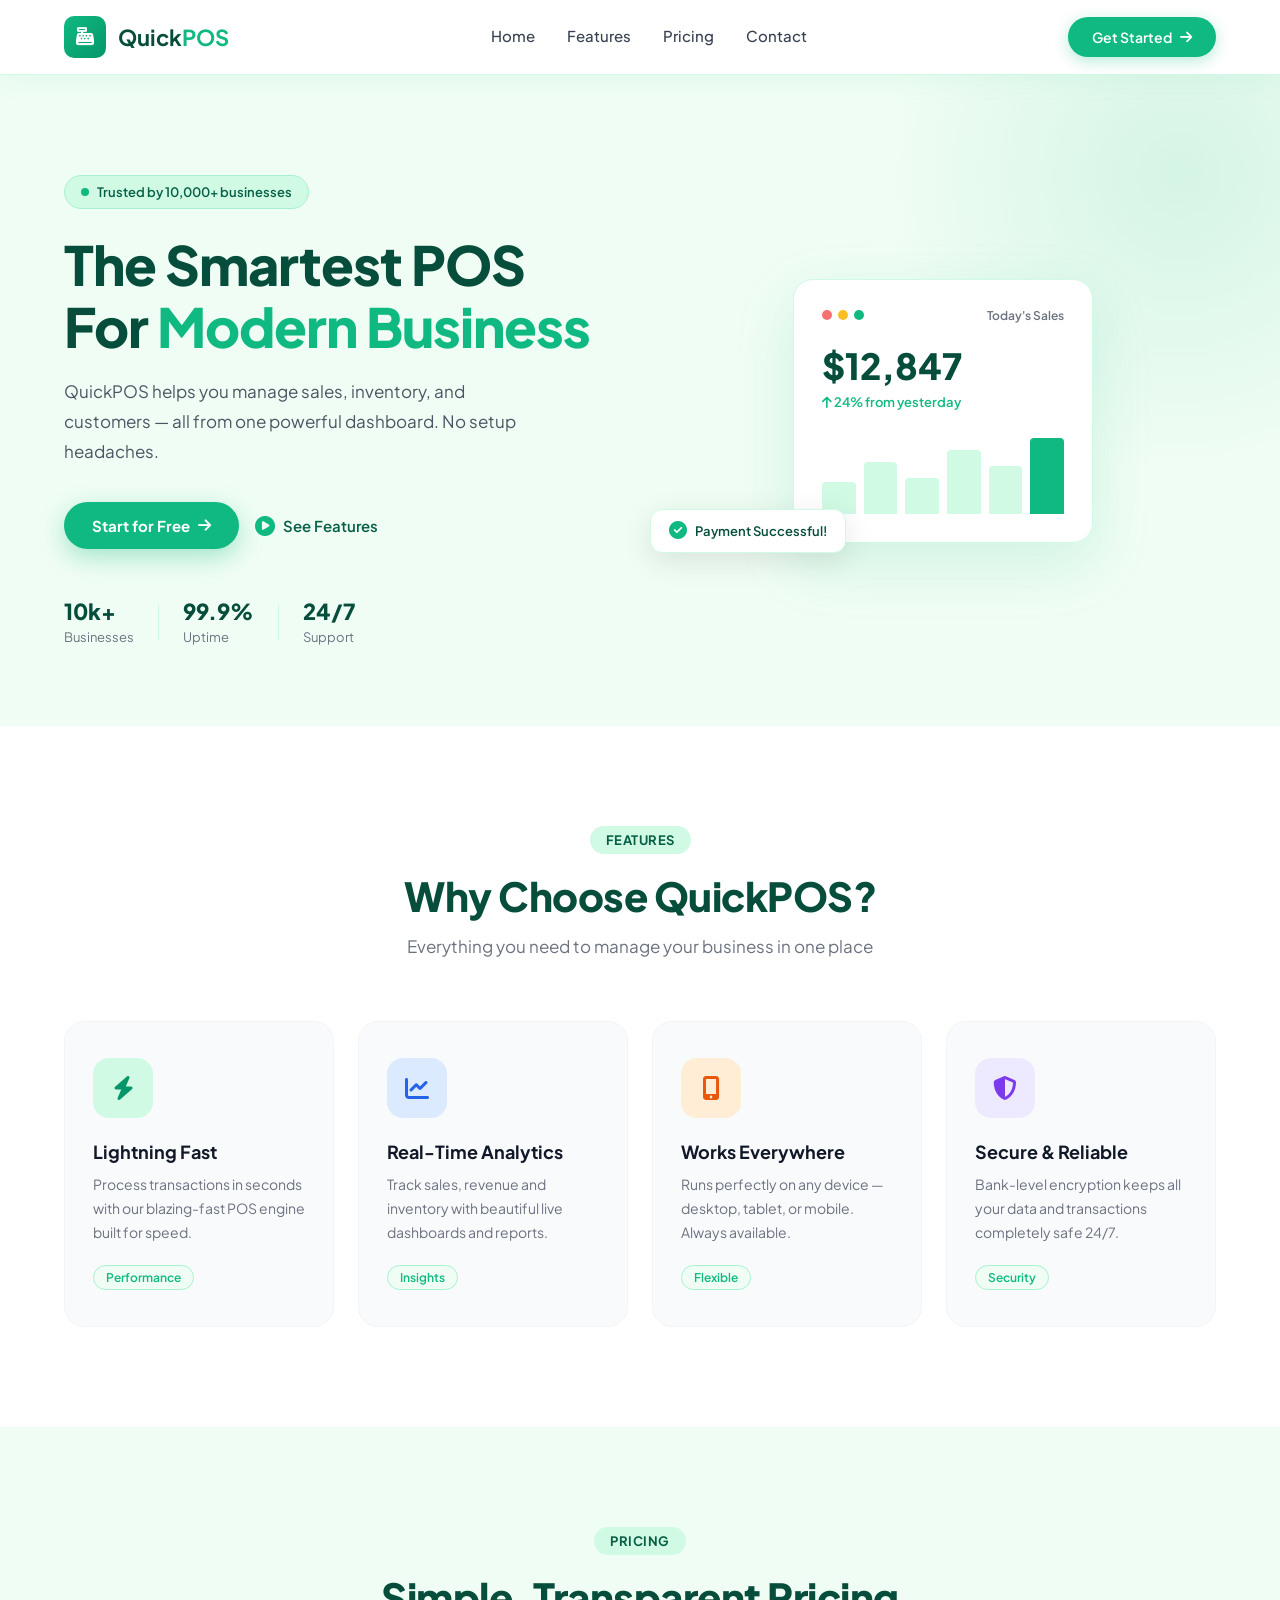
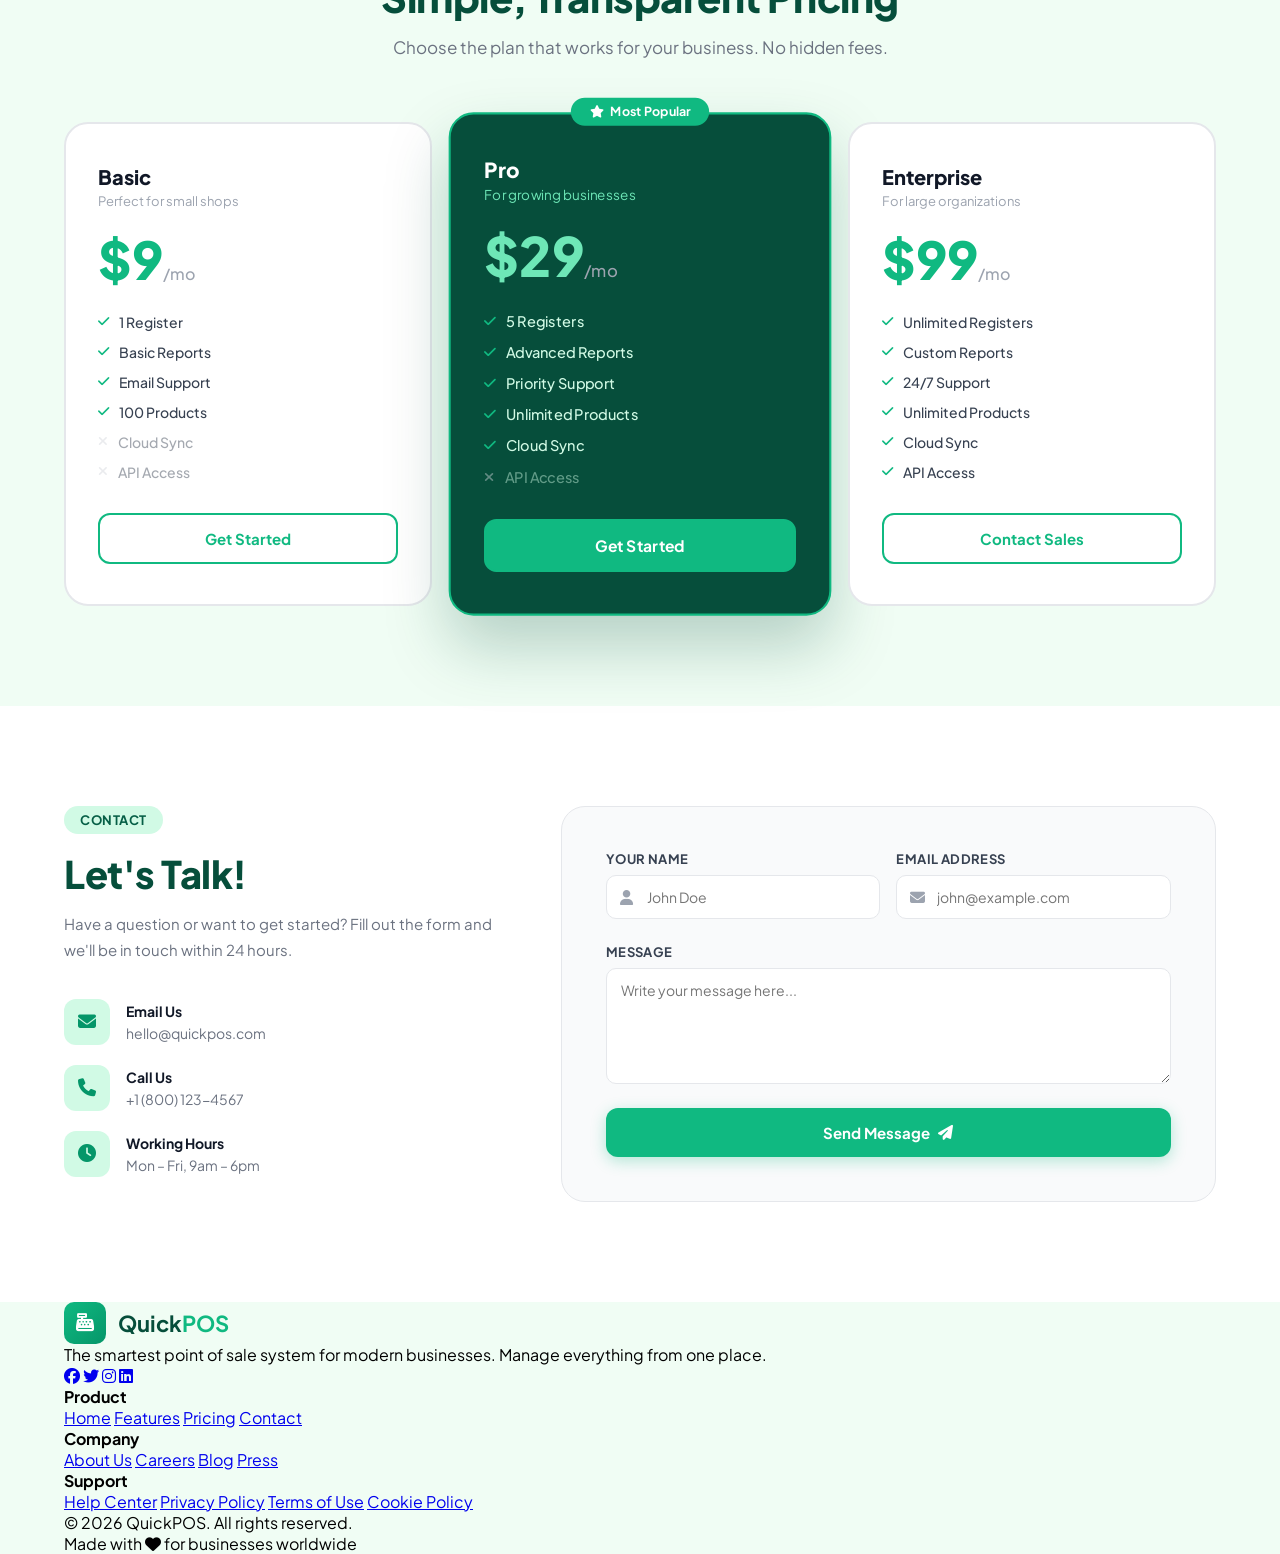
==== index.html @ 25a74f17 "[SFPQ-19],[SFPQ-20] Footer" ====
<!DOCTYPE html>
<html lang="en">
<head>
    <meta charset="UTF-8">
    <meta name="viewport" content="width=device-width, initial-scale=1.0">
    <title>QuickPOS – Header</title>
    <link rel="stylesheet" href="style.css">
    <link rel="stylesheet" href="https://cdnjs.cloudflare.com/ajax/libs/font-awesome/6.4.0/css/all.min.css">
    <link href="https://fonts.googleapis.com/css2?family=Plus+Jakarta+Sans:wght@400;500;600;700;800&display=swap" rel="stylesheet">
</head>
<body>

<header class="header">
    <div class="container">
        <div class="header-inner">

            <a href="index.html" class="logo">
                <div class="logo-icon">
                    <i class="fas fa-cash-register"></i>
                </div>
                <span>Quick<strong>POS</strong></span>
            </a>

            <nav class="navbar">
                <a href="#hero">Home</a>
                <a href="#features">Features</a>
                <a href="#pricing">Pricing</a>
                <a href="#contact">Contact</a>
            </nav>

            <a href="#contact" class="btn-signup">
                Get Started <i class="fas fa-arrow-right"></i>
            </a>

        </div>
    </div>
</header>

<section class="hero" id="hero">
    <div class="hero-bg-shape"></div>
    <div class="container">
        <div class="hero-inner">

            <div class="hero-content">
                <div class="hero-badge">
                    <span class="badge-dot"></span>
                    Trusted by 10,000+ businesses
                </div>
                <h1>The Smartest POS<br>For <span>Modern Business</span></h1>
                <p>QuickPOS helps you manage sales, inventory, and customers — all from one powerful dashboard. No setup headaches.</p>
                <div class="hero-actions">
                    <a href="#contact" class="btn-primary">
                        Start for Free <i class="fas fa-arrow-right"></i>
                    </a>
                    <a href="#features" class="btn-ghost">
                        <i class="fas fa-play-circle"></i> See Features
                    </a>
                </div>
                <div class="hero-stats">
                    <div class="stat">
                        <strong>10k+</strong>
                        <span>Businesses</span>
                    </div>
                    <div class="stat-divider"></div>
                    <div class="stat">
                        <strong>99.9%</strong>
                        <span>Uptime</span>
                    </div>
                    <div class="stat-divider"></div>
                    <div class="stat">
                        <strong>24/7</strong>
                        <span>Support</span>
                    </div>
                </div>
            </div>

            <div class="hero-visual">
                <div class="hero-card">
                    <div class="card-header">
                        <span class="card-dot red"></span>
                        <span class="card-dot yellow"></span>
                        <span class="card-dot green"></span>
                        <span class="card-label">Today's Sales</span>
                    </div>
                    <div class="card-amount">$12,847</div>
                    <div class="card-change">
                        <i class="fas fa-arrow-up"></i> 24% from yesterday
                    </div>
                    <div class="card-bars">
                        <div class="bar" style="height:40%"></div>
                        <div class="bar" style="height:65%"></div>
                        <div class="bar" style="height:45%"></div>
                        <div class="bar" style="height:80%"></div>
                        <div class="bar" style="height:60%"></div>
                        <div class="bar active" style="height:95%"></div>
                    </div>
                </div>
                <div class="hero-float-card">
                    <i class="fas fa-check-circle"></i>
                    Payment Successful!
                </div>
            </div>

        </div>
    </div>
</section>

<section class="features" id="features">
    <div class="container">

        <div class="section-header">
            <span class="section-tag">Features</span>
            <h2>Why Choose QuickPOS?</h2>
            <p>Everything you need to manage your business in one place</p>
        </div>

        <div class="features-grid">

            <div class="feature-card">
                <div class="feature-icon green">
                    <i class="fas fa-bolt"></i>
                </div>
                <h3>Lightning Fast</h3>
                <p>Process transactions in seconds with our blazing-fast POS engine built for speed.</p>
                <span class="feature-tag">Performance</span>
            </div>

            <div class="feature-card">
                <div class="feature-icon blue">
                    <i class="fas fa-chart-line"></i>
                </div>
                <h3>Real-Time Analytics</h3>
                <p>Track sales, revenue and inventory with beautiful live dashboards and reports.</p>
                <span class="feature-tag">Insights</span>
            </div>

            <div class="feature-card">
                <div class="feature-icon orange">
                    <i class="fas fa-mobile-alt"></i>
                </div>
                <h3>Works Everywhere</h3>
                <p>Runs perfectly on any device — desktop, tablet, or mobile. Always available.</p>
                <span class="feature-tag">Flexible</span>
            </div>

            <div class="feature-card">
                <div class="feature-icon purple">
                    <i class="fas fa-shield-alt"></i>
                </div>
                <h3>Secure & Reliable</h3>
                <p>Bank-level encryption keeps all your data and transactions completely safe 24/7.</p>
                <span class="feature-tag">Security</span>
            </div>

        </div>
    </div>
</section>

<section class="pricing" id="pricing">
    <div class="container">

        <div class="section-header">
            <span class="section-tag">Pricing</span>
            <h2>Simple, Transparent Pricing</h2>
            <p>Choose the plan that works for your business. No hidden fees.</p>
        </div>

        <div class="pricing-grid">

            <!-- Basic -->
            <div class="pricing-card">
                <div class="plan-name">Basic</div>
                <div class="plan-desc">Perfect for small shops</div>
                <div class="price">$9<span>/mo</span></div>
                <ul class="plan-features">
                    <li><i class="fas fa-check"></i> 1 Register</li>
                    <li><i class="fas fa-check"></i> Basic Reports</li>
                    <li><i class="fas fa-check"></i> Email Support</li>
                    <li><i class="fas fa-check"></i> 100 Products</li>
                    <li class="disabled"><i class="fas fa-times"></i> Cloud Sync</li>
                    <li class="disabled"><i class="fas fa-times"></i> API Access</li>
                </ul>
                <a href="#contact" class="btn-plan outline">Get Started</a>
            </div>

            <!-- Pro -->
            <div class="pricing-card popular">
                <div class="popular-badge">
                    <i class="fas fa-star"></i> Most Popular
                </div>
                <div class="plan-name">Pro</div>
                <div class="plan-desc">For growing businesses</div>
                <div class="price">$29<span>/mo</span></div>
                <ul class="plan-features">
                    <li><i class="fas fa-check"></i> 5 Registers</li>
                    <li><i class="fas fa-check"></i> Advanced Reports</li>
                    <li><i class="fas fa-check"></i> Priority Support</li>
                    <li><i class="fas fa-check"></i> Unlimited Products</li>
                    <li><i class="fas fa-check"></i> Cloud Sync</li>
                    <li class="disabled"><i class="fas fa-times"></i> API Access</li>
                </ul>
                <a href="#contact" class="btn-plan filled">Get Started</a>
            </div>

            <!-- Enterprise -->
            <div class="pricing-card">
                <div class="plan-name">Enterprise</div>
                <div class="plan-desc">For large organizations</div>
                <div class="price">$99<span>/mo</span></div>
                <ul class="plan-features">
                    <li><i class="fas fa-check"></i> Unlimited Registers</li>
                    <li><i class="fas fa-check"></i> Custom Reports</li>
                    <li><i class="fas fa-check"></i> 24/7 Support</li>
                    <li><i class="fas fa-check"></i> Unlimited Products</li>
                    <li><i class="fas fa-check"></i> Cloud Sync</li>
                    <li><i class="fas fa-check"></i> API Access</li>
                </ul>
                <a href="#contact" class="btn-plan outline">Contact Sales</a>
            </div>

        </div>
    </div>
</section>

<section class="contact" id="contact">
    <div class="container">
        <div class="contact-wrapper">

            <!-- LEFT INFO -->
            <div class="contact-info">
                <span class="section-tag">Contact</span>
                <h2>Let's Talk!</h2>
                <p>Have a question or want to get started? Fill out the form and we'll be in touch within 24 hours.</p>
                <div class="info-items">
                    <div class="info-item">
                        <div class="info-icon"><i class="fas fa-envelope"></i></div>
                        <div>
                            <strong>Email Us</strong>
                            <span>hello@quickpos.com</span>
                        </div>
                    </div>
                    <div class="info-item">
                        <div class="info-icon"><i class="fas fa-phone"></i></div>
                        <div>
                            <strong>Call Us</strong>
                            <span>+1 (800) 123-4567</span>
                        </div>
                    </div>
                    <div class="info-item">
                        <div class="info-icon"><i class="fas fa-clock"></i></div>
                        <div>
                            <strong>Working Hours</strong>
                            <span>Mon – Fri, 9am – 6pm</span>
                        </div>
                    </div>
                </div>
            </div>

            <!-- RIGHT FORM -->
            <div class="contact-form-box">
                <div class="success-box" id="successBox">
                    <i class="fas fa-check-circle"></i>
                    <h3>Message Sent!</h3>
                    <p>We'll get back to you within 24 hours.</p>
                </div>

                <form id="contactForm">
                    <div class="form-row">
                        <div class="form-group">
                            <label>Your Name</label>
                            <div class="input-wrap">
                                <i class="fas fa-user"></i>
                                <input type="text" id="fname" placeholder="John Doe">
                            </div>
                            <span class="error" id="nameErr"></span>
                        </div>
                        <div class="form-group">
                            <label>Email Address</label>
                            <div class="input-wrap">
                                <i class="fas fa-envelope"></i>
                                <input type="text" id="femail" placeholder="john@example.com">
                            </div>
                            <span class="error" id="emailErr"></span>
                        </div>
                    </div>
                    <div class="form-group">
                        <label>Message</label>
                        <textarea id="fmsg" rows="5" placeholder="Write your message here..."></textarea>
                        <span class="error" id="msgErr"></span>
                    </div>
                    <button type="submit" class="btn-submit">
                        Send Message <i class="fas fa-paper-plane"></i>
                    </button>
                </form>
            </div>

        </div>
    </div>
</section>

<script>
    document.getElementById('contactForm').addEventListener('submit', function(e) {
        e.preventDefault();
        const name  = document.getElementById('fname').value.trim();
        const email = document.getElementById('femail').value.trim();
        const msg   = document.getElementById('fmsg').value.trim();
        const re    = /^[^\s@]+@[^\s@]+\.[^\s@]+$/;
        let valid   = true;

        ['nameErr','emailErr','msgErr'].forEach(id =>
            document.getElementById(id).textContent = '');

        if (!name)          { document.getElementById('nameErr').textContent  = 'Name is required.'; valid = false; }
        if (!email)         { document.getElementById('emailErr').textContent = 'Email is required.'; valid = false; }
        else if (!re.test(email)) { document.getElementById('emailErr').textContent = 'Invalid email format.'; valid = false; }
        if (!msg)           { document.getElementById('msgErr').textContent   = 'Message is required.'; valid = false; }

        if (valid) {
            document.getElementById('contactForm').style.display = 'none';
            document.getElementById('successBox').style.display  = 'flex';
        }
    });
</script>

<footer class="footer">
    <div class="container">
        <div class="footer-inner">

            <div class="footer-brand">
                <a href="index.html" class="logo">
                    <div class="logo-icon"><i class="fas fa-cash-register"></i></div>
                    <span>Quick<strong>POS</strong></span>
                </a>
                <p>The smartest point of sale system for modern businesses. Manage everything from one place.</p>
                <div class="social-icons">
                    <a href="#"><i class="fab fa-facebook"></i></a>
                    <a href="#"><i class="fab fa-twitter"></i></a>
                    <a href="#"><i class="fab fa-instagram"></i></a>
                    <a href="#"><i class="fab fa-linkedin"></i></a>
                </div>
            </div>

            <div class="footer-col">
                <h4>Product</h4>
                <a href="#hero">Home</a>
                <a href="#features">Features</a>
                <a href="#pricing">Pricing</a>
                <a href="#contact">Contact</a>
            </div>

            <div class="footer-col">
                <h4>Company</h4>
                <a href="#">About Us</a>
                <a href="#">Careers</a>
                <a href="#">Blog</a>
                <a href="#">Press</a>
            </div>

            <div class="footer-col">
                <h4>Support</h4>
                <a href="#">Help Center</a>
                <a href="#">Privacy Policy</a>
                <a href="#">Terms of Use</a>
                <a href="#">Cookie Policy</a>
            </div>

        </div>

        <div class="footer-bottom">
            <p>&copy; 2026 QuickPOS. All rights reserved.</p>
            <p>Made with <i class="fas fa-heart"></i> for businesses worldwide</p>
        </div>

    </div>
</footer>

</body>
</html>
---- style.css ----
* { margin: 0; padding: 0; box-sizing: border-box; }

    body {
        font-family: 'Plus Jakarta Sans', sans-serif;
        background: #f0fdf4;
    }

    .container {
        max-width: 1200px;
        margin: 0 auto;
        padding: 0 24px;
    }

    .header {
        background: #ffffff;
        padding: 16px 0;
        position: sticky;
        top: 0;
        z-index: 1000;
        border-bottom: 1px solid #d1fae5;
        box-shadow: 0 1px 30px rgba(16, 185, 129, 0.08);
    }

    .header-inner {
        display: flex;
        align-items: center;
        justify-content: space-between;
        gap: 20px;
    }

    /* LOGO */
    .logo {
        display: flex;
        align-items: center;
        gap: 12px;
        text-decoration: none;
        color: #064e3b;
        font-size: 22px;
        font-weight: 700;
    }

    .logo-icon {
        width: 42px;
        height: 42px;
        background: linear-gradient(135deg, #10b981, #059669);
        border-radius: 10px;
        display: flex;
        align-items: center;
        justify-content: center;
        color: white;
        font-size: 18px;
    }

    .logo strong {
        color: #10b981;
    }

    /* NAVBAR */
    .navbar {
        display: flex;
        gap: 32px;
    }

    .navbar a {
        text-decoration: none;
        color: #374151;
        font-weight: 500;
        font-size: 15px;
        position: relative;
        padding-bottom: 4px;
        transition: color 0.3s;
    }

    .navbar a::after {
        content: '';
        position: absolute;
        bottom: 0;
        left: 0;
        width: 0;
        height: 2px;
        background: #10b981;
        border-radius: 2px;
        transition: width 0.3s;
    }

    .navbar a:hover { color: #10b981; }
    .navbar a:hover::after { width: 100%; }

    /* BUTTON */
    .btn-signup {
        display: flex;
        align-items: center;
        gap: 8px;
        background: #10b981;
        color: white;
        padding: 11px 24px;
        border-radius: 50px;
        text-decoration: none;
        font-weight: 600;
        font-size: 14px;
        transition: all 0.3s;
        box-shadow: 0 4px 15px rgba(16, 185, 129, 0.3);
    }

    .btn-signup:hover {
        background: #059669;
        transform: translateY(-1px);
        box-shadow: 0 6px 20px rgba(16, 185, 129, 0.4);
    }

    @media (max-width: 768px) {
        .navbar { display: none; }
        .logo span { font-size: 18px; }
    }

    * { margin: 0; padding: 0; box-sizing: border-box; }

    body {
        font-family: 'Plus Jakarta Sans', sans-serif;
        background: #f0fdf4;
        overflow-x: hidden;
    }

    .container {
        max-width: 1200px;
        margin: 0 auto;
        padding: 0 24px;
    }

    .hero {
        padding: 100px 0 80px;
        position: relative;
        overflow: hidden;
        background: #f0fdf4;
    }

    .hero-bg-shape {
        position: absolute;
        top: -200px;
        right: -200px;
        width: 600px;
        height: 600px;
        background: radial-gradient(circle, rgba(16,185,129,0.12), transparent 70%);
        border-radius: 50%;
        pointer-events: none;
    }

    .hero-inner {
        display: grid;
        grid-template-columns: 1fr 1fr;
        align-items: center;
        gap: 60px;
    }

    /* BADGE */
    .hero-badge {
        display: inline-flex;
        align-items: center;
        gap: 8px;
        background: #d1fae5;
        color: #065f46;
        padding: 8px 16px;
        border-radius: 50px;
        font-size: 13px;
        font-weight: 600;
        margin-bottom: 24px;
        border: 1px solid #a7f3d0;
    }

    .badge-dot {
        width: 8px;
        height: 8px;
        background: #10b981;
        border-radius: 50%;
        animation: pulse 2s infinite;
    }

    @keyframes pulse {
        0%, 100% { opacity: 1; }
        50% { opacity: 0.4; }
    }

    /* HEADING */
    h1 {
        font-size: 54px;
        font-weight: 800;
        color: #064e3b;
        line-height: 1.15;
        margin-bottom: 20px;
        letter-spacing: -1px;
    }

    h1 span {
        color: #10b981;
        position: relative;
    }

    h1 span::after {
        content: '';
        position: absolute;
        bottom: 4px;
        left: 0;
        width: 100%;
        height: 4px;
        background: #a7f3d0;
        border-radius: 2px;
        z-index: -1;
    }

    .hero-content p {
        font-size: 17px;
        color: #4b5563;
        line-height: 1.75;
        margin-bottom: 36px;
        max-width: 460px;
    }

    /* BUTTONS */
    .hero-actions {
        display: flex;
        align-items: center;
        gap: 16px;
        margin-bottom: 48px;
    }

    .btn-primary {
        display: inline-flex;
        align-items: center;
        gap: 8px;
        background: #10b981;
        color: white;
        padding: 14px 28px;
        border-radius: 50px;
        text-decoration: none;
        font-weight: 700;
        font-size: 15px;
        box-shadow: 0 8px 25px rgba(16,185,129,0.35);
        transition: all 0.3s;
    }

    .btn-primary:hover {
        background: #059669;
        transform: translateY(-2px);
        box-shadow: 0 12px 30px rgba(16,185,129,0.4);
    }

    .btn-ghost {
        display: inline-flex;
        align-items: center;
        gap: 8px;
        color: #065f46;
        font-weight: 600;
        font-size: 15px;
        text-decoration: none;
        transition: gap 0.3s;
    }

    .btn-ghost:hover { gap: 12px; }
    .btn-ghost i { color: #10b981; font-size: 20px; }

    /* STATS */
    .hero-stats {
        display: flex;
        align-items: center;
        gap: 24px;
    }

    .stat strong {
        display: block;
        font-size: 22px;
        font-weight: 800;
        color: #064e3b;
    }

    .stat span {
        font-size: 13px;
        color: #6b7280;
    }

    .stat-divider {
        width: 1px;
        height: 36px;
        background: #d1fae5;
    }

    /* VISUAL CARD */
    .hero-visual {
        position: relative;
        display: flex;
        justify-content: center;
    }

    .hero-card {
        background: white;
        border-radius: 20px;
        padding: 28px;
        width: 300px;
        box-shadow: 0 20px 60px rgba(16,185,129,0.15);
        border: 1px solid #d1fae5;
    }

    .card-header {
        display: flex;
        align-items: center;
        gap: 6px;
        margin-bottom: 20px;
    }

    .card-dot {
        width: 10px;
        height: 10px;
        border-radius: 50%;
    }

    .card-dot.red { background: #f87171; }
    .card-dot.yellow { background: #fbbf24; }
    .card-dot.green { background: #10b981; }

    .card-label {
        margin-left: auto;
        font-size: 12px;
        font-weight: 600;
        color: #6b7280;
    }

    .card-amount {
        font-size: 36px;
        font-weight: 800;
        color: #064e3b;
        margin-bottom: 6px;
    }

    .card-change {
        font-size: 13px;
        color: #10b981;
        font-weight: 600;
        margin-bottom: 24px;
    }

    .card-bars {
        display: flex;
        align-items: flex-end;
        gap: 8px;
        height: 80px;
    }

    .bar {
        flex: 1;
        background: #d1fae5;
        border-radius: 4px 4px 0 0;
        transition: background 0.3s;
    }

    .bar.active { background: #10b981; }

    /* FLOAT CARD */
    .hero-float-card {
        position: absolute;
        bottom: -10px;
        left: -20px;
        background: white;
        border-radius: 12px;
        padding: 12px 18px;
        display: flex;
        align-items: center;
        gap: 8px;
        font-size: 13px;
        font-weight: 600;
        color: #064e3b;
        box-shadow: 0 8px 30px rgba(0,0,0,0.1);
        border: 1px solid #d1fae5;
        animation: float 3s ease-in-out infinite;
    }

    .hero-float-card i {
        color: #10b981;
        font-size: 18px;
    }

    @keyframes float {
        0%, 100% { transform: translateY(0); }
        50% { transform: translateY(-8px); }
    }

    @media (max-width: 768px) {
        .hero-inner { grid-template-columns: 1fr; text-align: center; }
        h1 { font-size: 36px; }
        .hero-visual { display: none; }
        .hero-actions { justify-content: center; }
        .hero-stats { justify-content: center; }
    }

    * { margin: 0; padding: 0; box-sizing: border-box; }

    body {
        font-family: 'Plus Jakarta Sans', sans-serif;
        background: #ffffff;
    }

    .container {
        max-width: 1200px;
        margin: 0 auto;
        padding: 0 24px;
    }

    .features {
        padding: 100px 0;
        background: #ffffff;
    }

    /* SECTION HEADER */
    .section-header {
        text-align: center;
        margin-bottom: 64px;
    }

    .section-tag {
        display: inline-block;
        background: #d1fae5;
        color: #065f46;
        padding: 6px 16px;
        border-radius: 50px;
        font-size: 13px;
        font-weight: 700;
        letter-spacing: 0.5px;
        text-transform: uppercase;
        margin-bottom: 16px;
    }

    .section-header h2 {
        font-size: 40px;
        font-weight: 800;
        color: #064e3b;
        margin-bottom: 14px;
        letter-spacing: -0.5px;
    }

    .section-header p {
        font-size: 17px;
        color: #6b7280;
    }

    /* GRID */
    .features-grid {
        display: grid;
        grid-template-columns: repeat(4, 1fr);
        gap: 24px;
    }

    /* CARDS */
    .feature-card {
        background: #f9fafb;
        border: 1px solid #f3f4f6;
        border-radius: 20px;
        padding: 36px 28px;
        transition: all 0.3s;
        cursor: default;
    }

    .feature-card:hover {
        background: #ffffff;
        border-color: #a7f3d0;
        transform: translateY(-6px);
        box-shadow: 0 20px 40px rgba(16,185,129,0.1);
    }

    /* ICONS */
    .feature-icon {
        width: 60px;
        height: 60px;
        border-radius: 16px;
        display: flex;
        align-items: center;
        justify-content: center;
        font-size: 24px;
        margin-bottom: 22px;
    }

    .feature-icon.green { background: #d1fae5; color: #059669; }
    .feature-icon.blue  { background: #dbeafe; color: #2563eb; }
    .feature-icon.orange{ background: #ffedd5; color: #ea580c; }
    .feature-icon.purple{ background: #ede9fe; color: #7c3aed; }

    .feature-card h3 {
        font-size: 18px;
        font-weight: 700;
        color: #111827;
        margin-bottom: 10px;
    }

    .feature-card p {
        font-size: 14px;
        color: #6b7280;
        line-height: 1.7;
        margin-bottom: 20px;
    }

    .feature-tag {
        display: inline-block;
        background: #f0fdf4;
        color: #10b981;
        padding: 4px 12px;
        border-radius: 50px;
        font-size: 12px;
        font-weight: 600;
        border: 1px solid #a7f3d0;
    }

    @media (max-width: 1024px) {
        .features-grid { grid-template-columns: repeat(2, 1fr); }
    }

    @media (max-width: 480px) {
        .features-grid { grid-template-columns: 1fr; }
        .section-header h2 { font-size: 28px; }
    }

    * { margin: 0; padding: 0; box-sizing: border-box; }

    body {
        font-family: 'Plus Jakarta Sans', sans-serif;
        background: #f0fdf4;
    }

    .container {
        max-width: 1200px;
        margin: 0 auto;
        padding: 0 24px;
    }

    .pricing {
        padding: 100px 0;
        background: #f0fdf4;
    }

    .section-header {
        text-align: center;
        margin-bottom: 64px;
    }

    .section-tag {
        display: inline-block;
        background: #d1fae5;
        color: #065f46;
        padding: 6px 16px;
        border-radius: 50px;
        font-size: 13px;
        font-weight: 700;
        letter-spacing: 0.5px;
        text-transform: uppercase;
        margin-bottom: 16px;
    }

    .section-header h2 {
        font-size: 40px;
        font-weight: 800;
        color: #064e3b;
        margin-bottom: 14px;
        letter-spacing: -0.5px;
    }

    .section-header p {
        font-size: 17px;
        color: #6b7280;
    }

    /* GRID */
    .pricing-grid {
        display: grid;
        grid-template-columns: repeat(3, 1fr);
        gap: 24px;
        align-items: start;
    }

    /* CARDS */
    .pricing-card {
        background: #ffffff;
        border: 2px solid #e5e7eb;
        border-radius: 24px;
        padding: 40px 32px;
        position: relative;
        transition: all 0.3s;
    }

    .pricing-card:hover {
        border-color: #6ee7b7;
        box-shadow: 0 20px 50px rgba(16,185,129,0.1);
    }

    .pricing-card.popular {
        border-color: #10b981;
        background: #064e3b;
        color: white;
        transform: scale(1.04);
        box-shadow: 0 30px 60px rgba(6,78,59,0.25);
    }

    .popular-badge {
        position: absolute;
        top: -16px;
        left: 50%;
        transform: translateX(-50%);
        background: #10b981;
        color: white;
        padding: 6px 18px;
        border-radius: 50px;
        font-size: 12px;
        font-weight: 700;
        display: flex;
        align-items: center;
        gap: 6px;
        white-space: nowrap;
    }

    .plan-name {
        font-size: 20px;
        font-weight: 800;
        color: #111827;
        margin-bottom: 4px;
    }

    .popular .plan-name { color: #ffffff; }

    .plan-desc {
        font-size: 13px;
        color: #9ca3af;
        margin-bottom: 24px;
    }

    .popular .plan-desc { color: #6ee7b7; }

    .price {
        font-size: 52px;
        font-weight: 800;
        color: #10b981;
        margin-bottom: 28px;
        line-height: 1;
    }

    .popular .price { color: #6ee7b7; }

    .price span {
        font-size: 16px;
        color: #9ca3af;
        font-weight: 500;
    }

    /* FEATURE LIST */
    .plan-features {
        list-style: none;
        margin-bottom: 32px;
        display: flex;
        flex-direction: column;
        gap: 12px;
    }

    .plan-features li {
        display: flex;
        align-items: center;
        gap: 10px;
        font-size: 14px;
        color: #374151;
        font-weight: 500;
    }

    .popular .plan-features li { color: #d1fae5; }

    .plan-features li i.fa-check { color: #10b981; font-size: 13px; }
    .plan-features li i.fa-times  { color: #d1d5db; font-size: 13px; }
    .plan-features li.disabled    { opacity: 0.45; }

    /* BUTTONS */
    .btn-plan {
        display: block;
        text-align: center;
        padding: 14px;
        border-radius: 12px;
        font-weight: 700;
        font-size: 15px;
        text-decoration: none;
        transition: all 0.3s;
    }

    .btn-plan.outline {
        border: 2px solid #10b981;
        color: #10b981;
        background: transparent;
    }

    .btn-plan.outline:hover {
        background: #10b981;
        color: white;
    }

    .btn-plan.filled {
        background: #10b981;
        color: white;
        border: 2px solid #10b981;
    }

    .btn-plan.filled:hover {
        background: #059669;
        border-color: #059669;
        transform: translateY(-1px);
    }

    @media (max-width: 768px) {
        .pricing-grid { grid-template-columns: 1fr; }
        .pricing-card.popular { transform: none; }
    }

    * { margin: 0; padding: 0; box-sizing: border-box; }

body {
    font-family: 'Plus Jakarta Sans', sans-serif;
    background: #ffffff;
}

.container {
    max-width: 1200px;
    margin: 0 auto;
    padding: 0 24px;
}

.contact {
    padding: 100px 0;
    background: #ffffff;
}

.contact-wrapper {
    display: grid;
    grid-template-columns: 1fr 1.5fr;
    gap: 60px;
    align-items: start;
}

/* LEFT */
.section-tag {
    display: inline-block;
    background: #d1fae5;
    color: #065f46;
    padding: 6px 16px;
    border-radius: 50px;
    font-size: 13px;
    font-weight: 700;
    text-transform: uppercase;
    letter-spacing: 0.5px;
    margin-bottom: 16px;
}

.contact-info h2 {
    font-size: 38px;
    font-weight: 800;
    color: #064e3b;
    margin-bottom: 14px;
    letter-spacing: -0.5px;
}

.contact-info p {
    color: #6b7280;
    font-size: 15px;
    line-height: 1.75;
    margin-bottom: 36px;
}

.info-items {
    display: flex;
    flex-direction: column;
    gap: 20px;
}

.info-item {
    display: flex;
    align-items: center;
    gap: 16px;
}

.info-icon {
    width: 46px;
    height: 46px;
    background: #d1fae5;
    border-radius: 12px;
    display: flex;
    align-items: center;
    justify-content: center;
    color: #059669;
    font-size: 18px;
    flex-shrink: 0;
}

.info-item strong {
    display: block;
    font-size: 14px;
    font-weight: 700;
    color: #111827;
    margin-bottom: 2px;
}

.info-item span {
    font-size: 14px;
    color: #6b7280;
}

/* RIGHT FORM */
.contact-form-box {
    background: #f9fafb;
    border: 1px solid #e5e7eb;
    border-radius: 24px;
    padding: 44px;
}

.success-box {
    display: none;
    flex-direction: column;
    align-items: center;
    text-align: center;
    padding: 40px 0;
    gap: 12px;
}

.success-box i {
    font-size: 56px;
    color: #10b981;
}

.success-box h3 {
    font-size: 24px;
    font-weight: 800;
    color: #064e3b;
}

.success-box p {
    color: #6b7280;
    font-size: 15px;
}

.form-row {
    display: grid;
    grid-template-columns: 1fr 1fr;
    gap: 16px;
}

.form-group {
    margin-bottom: 20px;
}

.form-group label {
    display: block;
    font-size: 13px;
    font-weight: 700;
    color: #374151;
    margin-bottom: 8px;
    text-transform: uppercase;
    letter-spacing: 0.4px;
}

.input-wrap {
    position: relative;
}

.input-wrap i {
    position: absolute;
    left: 14px;
    top: 50%;
    transform: translateY(-50%);
    color: #9ca3af;
    font-size: 15px;
}

.input-wrap input {
    width: 100%;
    padding: 12px 14px 12px 40px;
    border: 1.5px solid #e5e7eb;
    border-radius: 10px;
    font-size: 14px;
    font-family: 'Plus Jakarta Sans', sans-serif;
    background: white;
    transition: border 0.3s;
    outline: none;
    color: #111827;
}

.input-wrap input:focus { border-color: #10b981; }

textarea {
    width: 100%;
    padding: 12px 14px;
    border: 1.5px solid #e5e7eb;
    border-radius: 10px;
    font-size: 14px;
    font-family: 'Plus Jakarta Sans', sans-serif;
    background: white;
    transition: border 0.3s;
    outline: none;
    resize: vertical;
    color: #111827;
}

textarea:focus { border-color: #10b981; }

.error {
    display: block;
    font-size: 12px;
    color: #ef4444;
    margin-top: 5px;
}

.btn-submit {
    width: 100%;
    background: #10b981;
    color: white;
    border: none;
    padding: 15px;
    border-radius: 12px;
    font-size: 15px;
    font-weight: 700;
    font-family: 'Plus Jakarta Sans', sans-serif;
    cursor: pointer;
    display: flex;
    align-items: center;
    justify-content: center;
    gap: 8px;
    transition: all 0.3s;
    box-shadow: 0 4px 15px rgba(16,185,129,0.3);
}

.btn-submit:hover {
    background: #059669;
    transform: translateY(-1px);
    box-shadow: 0 8px 20px rgba(16,185,129,0.4);
}

@media (max-width: 768px) {
    .contact-wrapper { grid-template-columns: 1fr; }
    .form-row { grid-template-columns: 1fr; }
    .contact-form-box { padding: 28px 20px; }
    .navbar { display: none; }
    .logo span { font-size: 18px; }
}

* { margin: 0; padding: 0; box-sizing: border-box; }

body {
    font-family: 'Plus Jakarta Sans', sans-serif;
    background: #f0fdf4;
    overflow-x: hidden;
}

.container {
    max-width: 1200px;
    margin: 0 auto;
    padding: 0 24px;
}

.hero {
    padding: 100px 0 80px;
    position: relative;
    overflow: hidden;
    background: #f0fdf4;
}

.hero-bg-shape {
    position: absolute;
    top: -200px;
    right: -200px;
    width: 600px;
    height: 600px;
    background: radial-gradient(circle, rgba(16,185,129,0.12), transparent 70%);
    border-radius: 50%;
    pointer-events: none;
}

.hero-inner {
    display: grid;
    grid-template-columns: 1fr 1fr;
    align-items: center;
    gap: 60px;
}

/* BADGE */
.hero-badge {
    display: inline-flex;
    align-items: center;
    gap: 8px;
    background: #d1fae5;
    color: #065f46;
    padding: 8px 16px;
    border-radius: 50px;
    font-size: 13px;
    font-weight: 600;
    margin-bottom: 24px;
    border: 1px solid #a7f3d0;
}

.badge-dot {
    width: 8px;
    height: 8px;
    background: #10b981;
    border-radius: 50%;
    animation: pulse 2s infinite;
}

@keyframes pulse {
    0%, 100% { opacity: 1; }
    50% { opacity: 0.4; }
}

/* HEADING */
h1 {
    font-size: 54px;
    font-weight: 800;
    color: #064e3b;
    line-height: 1.15;
    margin-bottom: 20px;
    letter-spacing: -1px;
}

h1 span {
    color: #10b981;
    position: relative;
}

h1 span::after {
    content: '';
    position: absolute;
    bottom: 4px;
    left: 0;
    width: 100%;
    height: 4px;
    background: #a7f3d0;
    border-radius: 2px;
    z-index: -1;
}

.hero-content p {
    font-size: 17px;
    color: #4b5563;
    line-height: 1.75;
    margin-bottom: 36px;
    max-width: 460px;
}

/* BUTTONS */
.hero-actions {
    display: flex;
    align-items: center;
    gap: 16px;
    margin-bottom: 48px;
}

.btn-primary {
    display: inline-flex;
    align-items: center;
    gap: 8px;
    background: #10b981;
    color: white;
    padding: 14px 28px;
    border-radius: 50px;
    text-decoration: none;
    font-weight: 700;
    font-size: 15px;
    box-shadow: 0 8px 25px rgba(16,185,129,0.35);
    transition: all 0.3s;
}

.btn-primary:hover {
    background: #059669;
    transform: translateY(-2px);
    box-shadow: 0 12px 30px rgba(16,185,129,0.4);
}

.btn-ghost {
    display: inline-flex;
    align-items: center;
    gap: 8px;
    color: #065f46;
    font-weight: 600;
    font-size: 15px;
    text-decoration: none;
    transition: gap 0.3s;
}

.btn-ghost:hover { gap: 12px; }
.btn-ghost i { color: #10b981; font-size: 20px; }

/* STATS */
.hero-stats {
    display: flex;
    align-items: center;
    gap: 24px;
}

.stat strong {
    display: block;
    font-size: 22px;
    font-weight: 800;
    color: #064e3b;
}

.stat span {
    font-size: 13px;
    color: #6b7280;
}

.stat-divider {
    width: 1px;
    height: 36px;
    background: #d1fae5;
}

/* VISUAL CARD */
.hero-visual {
    position: relative;
    display: flex;
    justify-content: center;
}

.hero-card {
    background: white;
    border-radius: 20px;
    padding: 28px;
    width: 300px;
    box-shadow: 0 20px 60px rgba(16,185,129,0.15);
    border: 1px solid #d1fae5;
}

.card-header {
    display: flex;
    align-items: center;
    gap: 6px;
    margin-bottom: 20px;
}

.card-dot {
    width: 10px;
    height: 10px;
    border-radius: 50%;
}

.card-dot.red { background: #f87171; }
.card-dot.yellow { background: #fbbf24; }
.card-dot.green { background: #10b981; }

.card-label {
    margin-left: auto;
    font-size: 12px;
    font-weight: 600;
    color: #6b7280;
}

.card-amount {
    font-size: 36px;
    font-weight: 800;
    color: #064e3b;
    margin-bottom: 6px;
}

.card-change {
    font-size: 13px;
    color: #10b981;
    font-weight: 600;
    margin-bottom: 24px;
}

.card-bars {
    display: flex;
    align-items: flex-end;
    gap: 8px;
    height: 80px;
}

.bar {
    flex: 1;
    background: #d1fae5;
    border-radius: 4px 4px 0 0;
    transition: background 0.3s;
}

.bar.active { background: #10b981; }

/* FLOAT CARD */
.hero-float-card {
    position: absolute;
    bottom: -10px;
    left: -20px;
    background: white;
    border-radius: 12px;
    padding: 12px 18px;
    display: flex;
    align-items: center;
    gap: 8px;
    font-size: 13px;
    font-weight: 600;
    color: #064e3b;
    box-shadow: 0 8px 30px rgba(0,0,0,0.1);
    border: 1px solid #d1fae5;
    animation: float 3s ease-in-out infinite;
}

.hero-float-card i {
    color: #10b981;
    font-size: 18px;
}

@keyframes float {
    0%, 100% { transform: translateY(0); }
    50% { transform: translateY(-8px); }
}

@media (max-width: 768px) {
    .hero-inner { grid-template-columns: 1fr; text-align: center; }
    h1 { font-size: 36px; }
    .hero-visual { display: none; }
    .hero-actions { justify-content: center; }
    .hero-stats { justify-content: center; }
}

* { margin: 0; padding: 0; box-sizing: border-box; }

body {
    font-family: 'Plus Jakarta Sans', sans-serif;
    background: #ffffff;
}

.container {
    max-width: 1200px;
    margin: 0 auto;
    padding: 0 24px;
}

.features {
    padding: 100px 0;
    background: #ffffff;
}

/* SECTION HEADER */
.section-header {
    text-align: center;
    margin-bottom: 64px;
}

.section-tag {
    display: inline-block;
    background: #d1fae5;
    color: #065f46;
    padding: 6px 16px;
    border-radius: 50px;
    font-size: 13px;
    font-weight: 700;
    letter-spacing: 0.5px;
    text-transform: uppercase;
    margin-bottom: 16px;
}

.section-header h2 {
    font-size: 40px;
    font-weight: 800;
    color: #064e3b;
    margin-bottom: 14px;
    letter-spacing: -0.5px;
}

.section-header p {
    font-size: 17px;
    color: #6b7280;
}

/* GRID */
.features-grid {
    display: grid;
    grid-template-columns: repeat(4, 1fr);
    gap: 24px;
}

/* CARDS */
.feature-card {
    background: #f9fafb;
    border: 1px solid #f3f4f6;
    border-radius: 20px;
    padding: 36px 28px;
    transition: all 0.3s;
    cursor: default;
}

.feature-card:hover {
    background: #ffffff;
    border-color: #a7f3d0;
    transform: translateY(-6px);
    box-shadow: 0 20px 40px rgba(16,185,129,0.1);
}

/* ICONS */
.feature-icon {
    width: 60px;
    height: 60px;
    border-radius: 16px;
    display: flex;
    align-items: center;
    justify-content: center;
    font-size: 24px;
    margin-bottom: 22px;
}

.feature-icon.green { background: #d1fae5; color: #059669; }
.feature-icon.blue  { background: #dbeafe; color: #2563eb; }
.feature-icon.orange{ background: #ffedd5; color: #ea580c; }
.feature-icon.purple{ background: #ede9fe; color: #7c3aed; }

.feature-card h3 {
    font-size: 18px;
    font-weight: 700;
    color: #111827;
    margin-bottom: 10px;
}

.feature-card p {
    font-size: 14px;
    color: #6b7280;
    line-height: 1.7;
    margin-bottom: 20px;
}

.feature-tag {
    display: inline-block;
    background: #f0fdf4;
    color: #10b981;
    padding: 4px 12px;
    border-radius: 50px;
    font-size: 12px;
    font-weight: 600;
    border: 1px solid #a7f3d0;
}

@media (max-width: 1024px) {
    .features-grid { grid-template-columns: repeat(2, 1fr); }
}

@media (max-width: 480px) {
    .features-grid { grid-template-columns: 1fr; }
    .section-header h2 { font-size: 28px; }
}

* { margin: 0; padding: 0; box-sizing: border-box; }

body {
    font-family: 'Plus Jakarta Sans', sans-serif;
    background: #f0fdf4;
}

.container {
    max-width: 1200px;
    margin: 0 auto;
    padding: 0 24px;
}

.pricing {
    padding: 100px 0;
    background: #f0fdf4;
}

.section-header {
    text-align: center;
    margin-bottom: 64px;
}

.section-tag {
    display: inline-block;
    background: #d1fae5;
    color: #065f46;
    padding: 6px 16px;
    border-radius: 50px;
    font-size: 13px;
    font-weight: 700;
    letter-spacing: 0.5px;
    text-transform: uppercase;
    margin-bottom: 16px;
}

.section-header h2 {
    font-size: 40px;
    font-weight: 800;
    color: #064e3b;
    margin-bottom: 14px;
    letter-spacing: -0.5px;
}

.section-header p {
    font-size: 17px;
    color: #6b7280;
}

/* GRID */
.pricing-grid {
    display: grid;
    grid-template-columns: repeat(3, 1fr);
    gap: 24px;
    align-items: start;
}

/* CARDS */
.pricing-card {
    background: #ffffff;
    border: 2px solid #e5e7eb;
    border-radius: 24px;
    padding: 40px 32px;
    position: relative;
    transition: all 0.3s;
}

.pricing-card:hover {
    border-color: #6ee7b7;
    box-shadow: 0 20px 50px rgba(16,185,129,0.1);
}

.pricing-card.popular {
    border-color: #10b981;
    background: #064e3b;
    color: white;
    transform: scale(1.04);
    box-shadow: 0 30px 60px rgba(6,78,59,0.25);
}

.popular-badge {
    position: absolute;
    top: -16px;
    left: 50%;
    transform: translateX(-50%);
    background: #10b981;
    color: white;
    padding: 6px 18px;
    border-radius: 50px;
    font-size: 12px;
    font-weight: 700;
    display: flex;
    align-items: center;
    gap: 6px;
    white-space: nowrap;
}

.plan-name {
    font-size: 20px;
    font-weight: 800;
    color: #111827;
    margin-bottom: 4px;
}

.popular .plan-name { color: #ffffff; }

.plan-desc {
    font-size: 13px;
    color: #9ca3af;
    margin-bottom: 24px;
}

.popular .plan-desc { color: #6ee7b7; }

.price {
    font-size: 52px;
    font-weight: 800;
    color: #10b981;
    margin-bottom: 28px;
    line-height: 1;
}

.popular .price { color: #6ee7b7; }

.price span {
    font-size: 16px;
    color: #9ca3af;
    font-weight: 500;
}

/* FEATURE LIST */
.plan-features {
    list-style: none;
    margin-bottom: 32px;
    display: flex;
    flex-direction: column;
    gap: 12px;
}

.plan-features li {
    display: flex;
    align-items: center;
    gap: 10px;
    font-size: 14px;
    color: #374151;
    font-weight: 500;
}

.popular .plan-features li { color: #d1fae5; }

.plan-features li i.fa-check { color: #10b981; font-size: 13px; }
.plan-features li i.fa-times  { color: #d1d5db; font-size: 13px; }
.plan-features li.disabled    { opacity: 0.45; }

/* BUTTONS */
.btn-plan {
    display: block;
    text-align: center;
    padding: 14px;
    border-radius: 12px;
    font-weight: 700;
    font-size: 15px;
    text-decoration: none;
    transition: all 0.3s;
}

.btn-plan.outline {
    border: 2px solid #10b981;
    color: #10b981;
    background: transparent;
}

.btn-plan.outline:hover {
    background: #10b981;
    color: white;
}

.btn-plan.filled {
    background: #10b981;
    color: white;
    border: 2px solid #10b981;
}

.btn-plan.filled:hover {
    background: #059669;
    border-color: #059669;
    transform: translateY(-1px);
}

@media (max-width: 768px) {
    .pricing-grid { grid-template-columns: 1fr; }
    .pricing-card.popular { transform: none; }
}
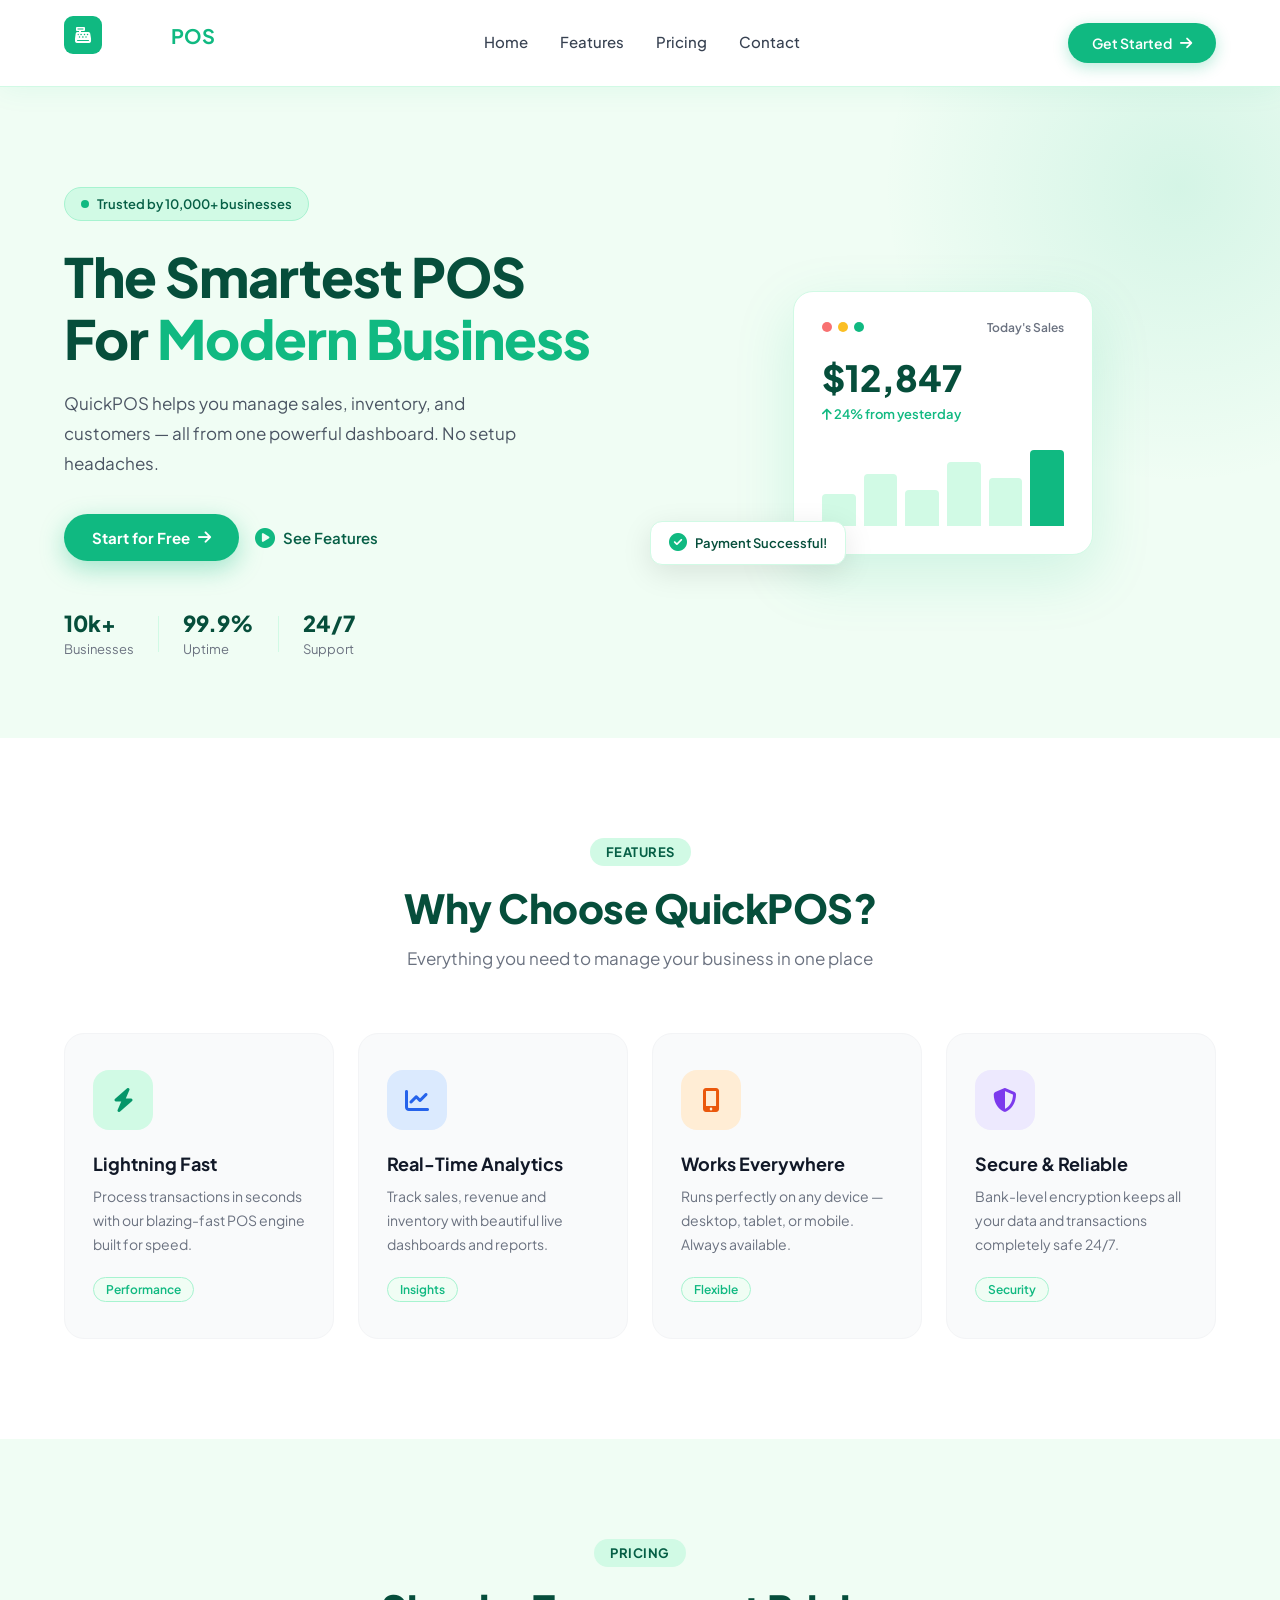
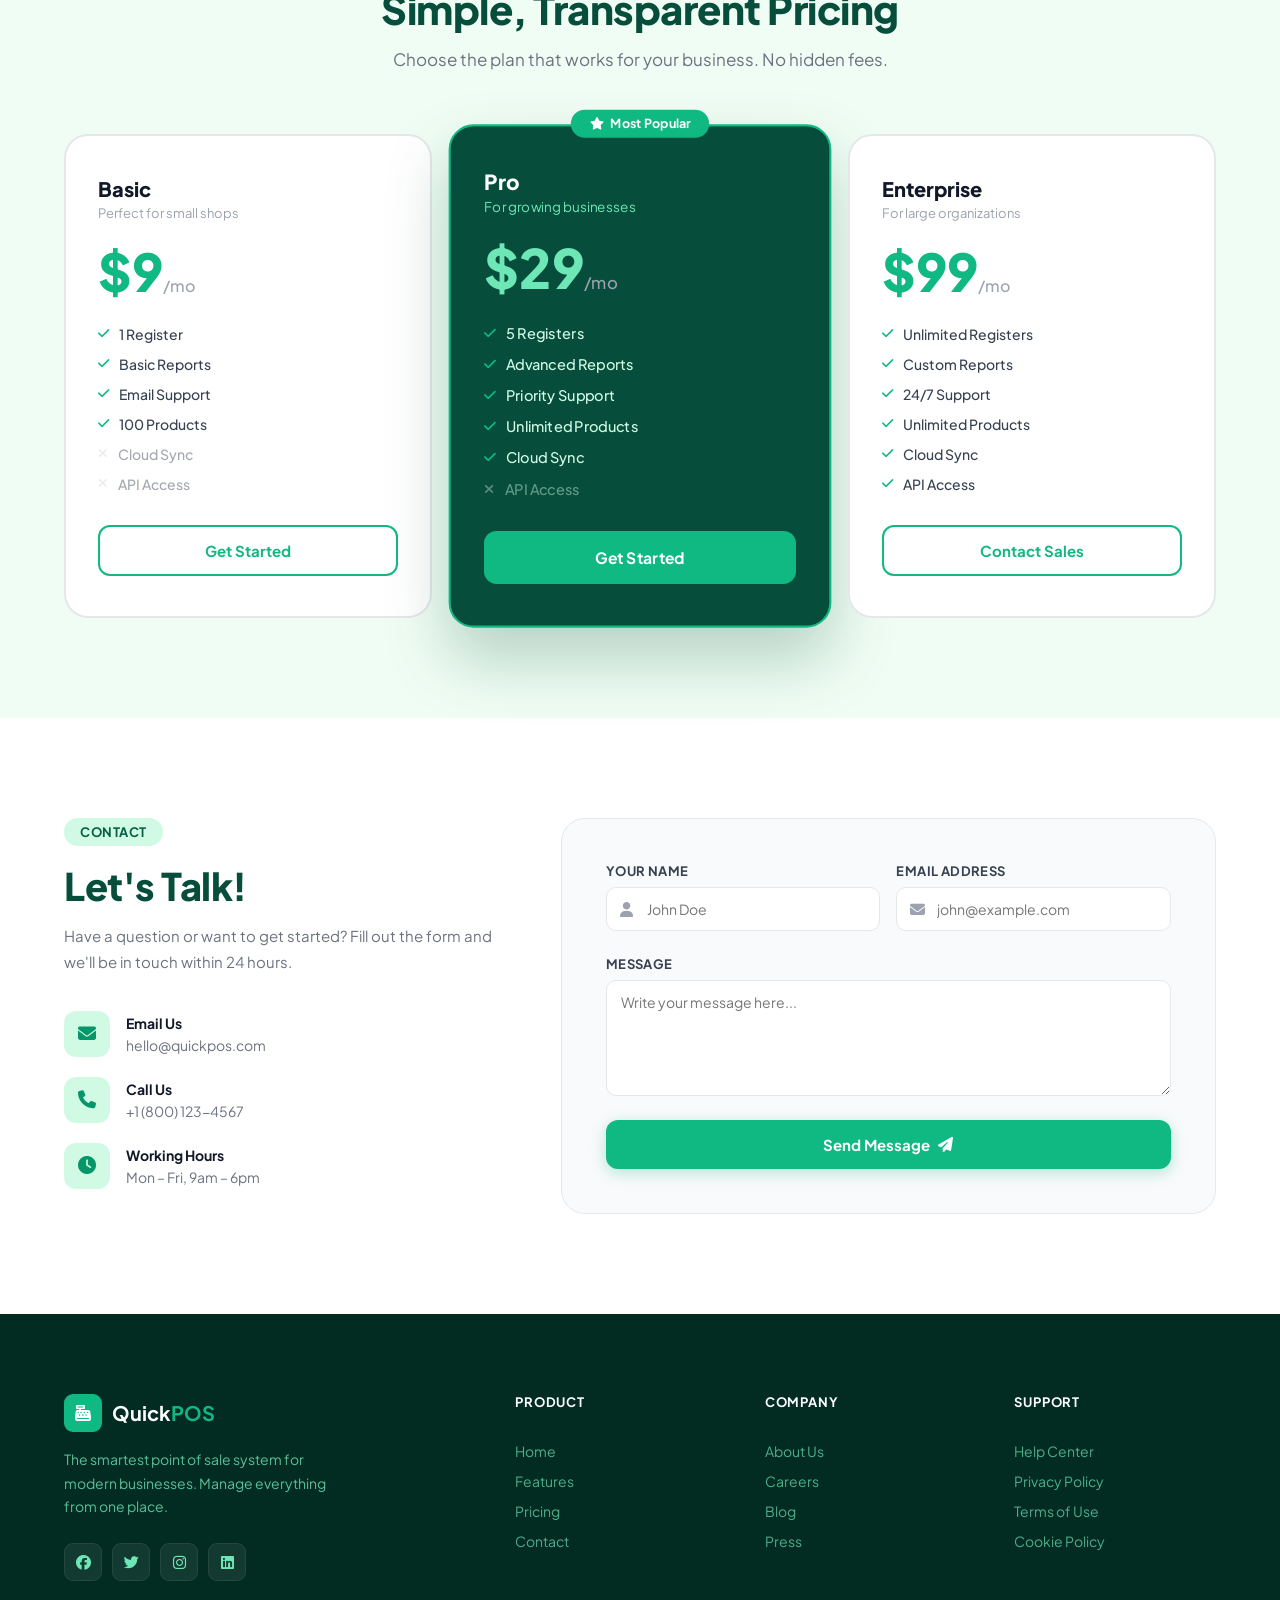
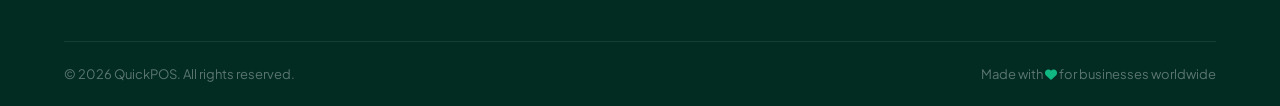
==== commit 57a1b334: "[SFPQ-19],[SFPQ-20] Footer HTML" ====
--- a/index.html
+++ b/index.html
@@ -298,30 +298,6 @@
     </div>
 </section>
 
-<script>
-    document.getElementById('contactForm').addEventListener('submit', function(e) {
-        e.preventDefault();
-        const name  = document.getElementById('fname').value.trim();
-        const email = document.getElementById('femail').value.trim();
-        const msg   = document.getElementById('fmsg').value.trim();
-        const re    = /^[^\s@]+@[^\s@]+\.[^\s@]+$/;
-        let valid   = true;
-
-        ['nameErr','emailErr','msgErr'].forEach(id =>
-            document.getElementById(id).textContent = '');
-
-        if (!name)          { document.getElementById('nameErr').textContent  = 'Name is required.'; valid = false; }
-        if (!email)         { document.getElementById('emailErr').textContent = 'Email is required.'; valid = false; }
-        else if (!re.test(email)) { document.getElementById('emailErr').textContent = 'Invalid email format.'; valid = false; }
-        if (!msg)           { document.getElementById('msgErr').textContent   = 'Message is required.'; valid = false; }
-
-        if (valid) {
-            document.getElementById('contactForm').style.display = 'none';
-            document.getElementById('successBox').style.display  = 'flex';
-        }
-    });
-</script>
-
 <footer class="footer">
     <div class="container">
         <div class="footer-inner">
@@ -374,5 +350,29 @@
     </div>
 </footer>
 
+<script>
+    document.getElementById('contactForm').addEventListener('submit', function(e) {
+        e.preventDefault();
+        const name  = document.getElementById('fname').value.trim();
+        const email = document.getElementById('femail').value.trim();
+        const msg   = document.getElementById('fmsg').value.trim();
+        const re    = /^[^\s@]+@[^\s@]+\.[^\s@]+$/;
+        let valid   = true;
+
+        ['nameErr','emailErr','msgErr'].forEach(id =>
+            document.getElementById(id).textContent = '');
+
+        if (!name)          { document.getElementById('nameErr').textContent  = 'Name is required.'; valid = false; }
+        if (!email)         { document.getElementById('emailErr').textContent = 'Email is required.'; valid = false; }
+        else if (!re.test(email)) { document.getElementById('emailErr').textContent = 'Invalid email format.'; valid = false; }
+        if (!msg)           { document.getElementById('msgErr').textContent   = 'Message is required.'; valid = false; }
+
+        if (valid) {
+            document.getElementById('contactForm').style.display = 'none';
+            document.getElementById('successBox').style.display  = 'flex';
+        }
+    });
+</script>
+
 </body>
 </html>
--- a/style.css
+++ b/style.css
@@ -934,16 +934,13 @@
     .contact-wrapper { grid-template-columns: 1fr; }
     .form-row { grid-template-columns: 1fr; }
     .contact-form-box { padding: 28px 20px; }
-    .navbar { display: none; }
-    .logo span { font-size: 18px; }
 }
 
 * { margin: 0; padding: 0; box-sizing: border-box; }
 
 body {
     font-family: 'Plus Jakarta Sans', sans-serif;
-    background: #f0fdf4;
-    overflow-x: hidden;
+    background: #ffffff;
 }
 
 .container {
@@ -952,584 +949,133 @@
     padding: 0 24px;
 }
 
-.hero {
-    padding: 100px 0 80px;
-    position: relative;
-    overflow: hidden;
-    background: #f0fdf4;
-}
-
-.hero-bg-shape {
-    position: absolute;
-    top: -200px;
-    right: -200px;
-    width: 600px;
-    height: 600px;
-    background: radial-gradient(circle, rgba(16,185,129,0.12), transparent 70%);
-    border-radius: 50%;
-    pointer-events: none;
-}
-
-.hero-inner {
+.footer {
+    background: #022c22;
+    color: white;
+    padding: 80px 0 0;
+}
+
+.footer-inner {
     display: grid;
-    grid-template-columns: 1fr 1fr;
-    align-items: center;
-    gap: 60px;
-}
-
-/* BADGE */
-.hero-badge {
+    grid-template-columns: 2fr 1fr 1fr 1fr;
+    gap: 48px;
+    padding-bottom: 60px;
+    border-bottom: 1px solid rgba(255,255,255,0.08);
+}
+
+/* BRAND */
+.logo {
     display: inline-flex;
     align-items: center;
-    gap: 8px;
-    background: #d1fae5;
-    color: #065f46;
-    padding: 8px 16px;
-    border-radius: 50px;
-    font-size: 13px;
-    font-weight: 600;
-    margin-bottom: 24px;
-    border: 1px solid #a7f3d0;
-}
-
-.badge-dot {
-    width: 8px;
-    height: 8px;
+    gap: 10px;
+    text-decoration: none;
+    color: white;
+    font-size: 20px;
+    font-weight: 700;
+    margin-bottom: 16px;
+}
+
+.logo-icon {
+    width: 38px;
+    height: 38px;
     background: #10b981;
-    border-radius: 50%;
-    animation: pulse 2s infinite;
-}
-
-@keyframes pulse {
-    0%, 100% { opacity: 1; }
-    50% { opacity: 0.4; }
-}
-
-/* HEADING */
-h1 {
-    font-size: 54px;
-    font-weight: 800;
-    color: #064e3b;
-    line-height: 1.15;
-    margin-bottom: 20px;
-    letter-spacing: -1px;
-}
-
-h1 span {
-    color: #10b981;
-    position: relative;
-}
-
-h1 span::after {
-    content: '';
-    position: absolute;
-    bottom: 4px;
-    left: 0;
-    width: 100%;
-    height: 4px;
-    background: #a7f3d0;
-    border-radius: 2px;
-    z-index: -1;
-}
-
-.hero-content p {
-    font-size: 17px;
-    color: #4b5563;
-    line-height: 1.75;
-    margin-bottom: 36px;
-    max-width: 460px;
-}
-
-/* BUTTONS */
-.hero-actions {
-    display: flex;
-    align-items: center;
-    gap: 16px;
-    margin-bottom: 48px;
-}
-
-.btn-primary {
-    display: inline-flex;
-    align-items: center;
-    gap: 8px;
-    background: #10b981;
-    color: white;
-    padding: 14px 28px;
-    border-radius: 50px;
-    text-decoration: none;
-    font-weight: 700;
-    font-size: 15px;
-    box-shadow: 0 8px 25px rgba(16,185,129,0.35);
-    transition: all 0.3s;
-}
-
-.btn-primary:hover {
-    background: #059669;
-    transform: translateY(-2px);
-    box-shadow: 0 12px 30px rgba(16,185,129,0.4);
-}
-
-.btn-ghost {
-    display: inline-flex;
-    align-items: center;
-    gap: 8px;
-    color: #065f46;
-    font-weight: 600;
-    font-size: 15px;
-    text-decoration: none;
-    transition: gap 0.3s;
-}
-
-.btn-ghost:hover { gap: 12px; }
-.btn-ghost i { color: #10b981; font-size: 20px; }
-
-/* STATS */
-.hero-stats {
-    display: flex;
-    align-items: center;
-    gap: 24px;
-}
-
-.stat strong {
-    display: block;
-    font-size: 22px;
-    font-weight: 800;
-    color: #064e3b;
-}
-
-.stat span {
-    font-size: 13px;
-    color: #6b7280;
-}
-
-.stat-divider {
-    width: 1px;
-    height: 36px;
-    background: #d1fae5;
-}
-
-/* VISUAL CARD */
-.hero-visual {
-    position: relative;
-    display: flex;
-    justify-content: center;
-}
-
-.hero-card {
-    background: white;
-    border-radius: 20px;
-    padding: 28px;
-    width: 300px;
-    box-shadow: 0 20px 60px rgba(16,185,129,0.15);
-    border: 1px solid #d1fae5;
-}
-
-.card-header {
-    display: flex;
-    align-items: center;
-    gap: 6px;
-    margin-bottom: 20px;
-}
-
-.card-dot {
-    width: 10px;
-    height: 10px;
-    border-radius: 50%;
-}
-
-.card-dot.red { background: #f87171; }
-.card-dot.yellow { background: #fbbf24; }
-.card-dot.green { background: #10b981; }
-
-.card-label {
-    margin-left: auto;
-    font-size: 12px;
-    font-weight: 600;
-    color: #6b7280;
-}
-
-.card-amount {
-    font-size: 36px;
-    font-weight: 800;
-    color: #064e3b;
-    margin-bottom: 6px;
-}
-
-.card-change {
-    font-size: 13px;
-    color: #10b981;
-    font-weight: 600;
-    margin-bottom: 24px;
-}
-
-.card-bars {
-    display: flex;
-    align-items: flex-end;
-    gap: 8px;
-    height: 80px;
-}
-
-.bar {
-    flex: 1;
-    background: #d1fae5;
-    border-radius: 4px 4px 0 0;
-    transition: background 0.3s;
-}
-
-.bar.active { background: #10b981; }
-
-/* FLOAT CARD */
-.hero-float-card {
-    position: absolute;
-    bottom: -10px;
-    left: -20px;
-    background: white;
-    border-radius: 12px;
-    padding: 12px 18px;
-    display: flex;
-    align-items: center;
-    gap: 8px;
-    font-size: 13px;
-    font-weight: 600;
-    color: #064e3b;
-    box-shadow: 0 8px 30px rgba(0,0,0,0.1);
-    border: 1px solid #d1fae5;
-    animation: float 3s ease-in-out infinite;
-}
-
-.hero-float-card i {
-    color: #10b981;
-    font-size: 18px;
-}
-
-@keyframes float {
-    0%, 100% { transform: translateY(0); }
-    50% { transform: translateY(-8px); }
-}
-
-@media (max-width: 768px) {
-    .hero-inner { grid-template-columns: 1fr; text-align: center; }
-    h1 { font-size: 36px; }
-    .hero-visual { display: none; }
-    .hero-actions { justify-content: center; }
-    .hero-stats { justify-content: center; }
-}
-
-* { margin: 0; padding: 0; box-sizing: border-box; }
-
-body {
-    font-family: 'Plus Jakarta Sans', sans-serif;
-    background: #ffffff;
-}
-
-.container {
-    max-width: 1200px;
-    margin: 0 auto;
-    padding: 0 24px;
-}
-
-.features {
-    padding: 100px 0;
-    background: #ffffff;
-}
-
-/* SECTION HEADER */
-.section-header {
-    text-align: center;
-    margin-bottom: 64px;
-}
-
-.section-tag {
-    display: inline-block;
-    background: #d1fae5;
-    color: #065f46;
-    padding: 6px 16px;
-    border-radius: 50px;
-    font-size: 13px;
-    font-weight: 700;
-    letter-spacing: 0.5px;
-    text-transform: uppercase;
-    margin-bottom: 16px;
-}
-
-.section-header h2 {
-    font-size: 40px;
-    font-weight: 800;
-    color: #064e3b;
-    margin-bottom: 14px;
-    letter-spacing: -0.5px;
-}
-
-.section-header p {
-    font-size: 17px;
-    color: #6b7280;
-}
-
-/* GRID */
-.features-grid {
-    display: grid;
-    grid-template-columns: repeat(4, 1fr);
-    gap: 24px;
-}
-
-/* CARDS */
-.feature-card {
-    background: #f9fafb;
-    border: 1px solid #f3f4f6;
-    border-radius: 20px;
-    padding: 36px 28px;
-    transition: all 0.3s;
-    cursor: default;
-}
-
-.feature-card:hover {
-    background: #ffffff;
-    border-color: #a7f3d0;
-    transform: translateY(-6px);
-    box-shadow: 0 20px 40px rgba(16,185,129,0.1);
-}
-
-/* ICONS */
-.feature-icon {
-    width: 60px;
-    height: 60px;
-    border-radius: 16px;
+    border-radius: 9px;
     display: flex;
     align-items: center;
     justify-content: center;
-    font-size: 24px;
-    margin-bottom: 22px;
-}
-
-.feature-icon.green { background: #d1fae5; color: #059669; }
-.feature-icon.blue  { background: #dbeafe; color: #2563eb; }
-.feature-icon.orange{ background: #ffedd5; color: #ea580c; }
-.feature-icon.purple{ background: #ede9fe; color: #7c3aed; }
-
-.feature-card h3 {
-    font-size: 18px;
-    font-weight: 700;
-    color: #111827;
-    margin-bottom: 10px;
-}
-
-.feature-card p {
+    font-size: 16px;
+    color: white;
+}
+
+.logo strong { color: #10b981; }
+
+.footer-brand p {
+    color: #6ee7b7;
     font-size: 14px;
-    color: #6b7280;
     line-height: 1.7;
-    margin-bottom: 20px;
-}
-
-.feature-tag {
-    display: inline-block;
-    background: #f0fdf4;
-    color: #10b981;
-    padding: 4px 12px;
-    border-radius: 50px;
-    font-size: 12px;
-    font-weight: 600;
-    border: 1px solid #a7f3d0;
-}
-
-@media (max-width: 1024px) {
-    .features-grid { grid-template-columns: repeat(2, 1fr); }
-}
-
-@media (max-width: 480px) {
-    .features-grid { grid-template-columns: 1fr; }
-    .section-header h2 { font-size: 28px; }
-}
-
-* { margin: 0; padding: 0; box-sizing: border-box; }
-
-body {
-    font-family: 'Plus Jakarta Sans', sans-serif;
-    background: #f0fdf4;
-}
-
-.container {
-    max-width: 1200px;
-    margin: 0 auto;
-    padding: 0 24px;
-}
-
-.pricing {
-    padding: 100px 0;
-    background: #f0fdf4;
-}
-
-.section-header {
-    text-align: center;
-    margin-bottom: 64px;
-}
-
-.section-tag {
-    display: inline-block;
-    background: #d1fae5;
-    color: #065f46;
-    padding: 6px 16px;
-    border-radius: 50px;
+    margin-bottom: 24px;
+    max-width: 280px;
+    opacity: 0.8;
+}
+
+.social-icons {
+    display: flex;
+    gap: 10px;
+}
+
+.social-icons a {
+    width: 38px;
+    height: 38px;
+    background: rgba(255,255,255,0.07);
+    border-radius: 9px;
+    display: flex;
+    align-items: center;
+    justify-content: center;
+    color: #6ee7b7;
+    text-decoration: none;
+    font-size: 15px;
+    transition: all 0.3s;
+    border: 1px solid rgba(255,255,255,0.07);
+}
+
+.social-icons a:hover {
+    background: #10b981;
+    color: white;
+    border-color: #10b981;
+    transform: translateY(-2px);
+}
+
+/* COLUMNS */
+.footer-col h4 {
     font-size: 13px;
     font-weight: 700;
-    letter-spacing: 0.5px;
+    color: white;
     text-transform: uppercase;
-    margin-bottom: 16px;
-}
-
-.section-header h2 {
-    font-size: 40px;
-    font-weight: 800;
-    color: #064e3b;
-    margin-bottom: 14px;
-    letter-spacing: -0.5px;
-}
-
-.section-header p {
-    font-size: 17px;
-    color: #6b7280;
-}
-
-/* GRID */
-.pricing-grid {
-    display: grid;
-    grid-template-columns: repeat(3, 1fr);
-    gap: 24px;
-    align-items: start;
-}
-
-/* CARDS */
-.pricing-card {
-    background: #ffffff;
-    border: 2px solid #e5e7eb;
-    border-radius: 24px;
-    padding: 40px 32px;
-    position: relative;
-    transition: all 0.3s;
-}
-
-.pricing-card:hover {
-    border-color: #6ee7b7;
-    box-shadow: 0 20px 50px rgba(16,185,129,0.1);
-}
-
-.pricing-card.popular {
-    border-color: #10b981;
-    background: #064e3b;
-    color: white;
-    transform: scale(1.04);
-    box-shadow: 0 30px 60px rgba(6,78,59,0.25);
-}
-
-.popular-badge {
-    position: absolute;
-    top: -16px;
-    left: 50%;
-    transform: translateX(-50%);
-    background: #10b981;
-    color: white;
-    padding: 6px 18px;
-    border-radius: 50px;
-    font-size: 12px;
-    font-weight: 700;
-    display: flex;
-    align-items: center;
-    gap: 6px;
-    white-space: nowrap;
-}
-
-.plan-name {
-    font-size: 20px;
-    font-weight: 800;
-    color: #111827;
-    margin-bottom: 4px;
-}
-
-.popular .plan-name { color: #ffffff; }
-
-.plan-desc {
-    font-size: 13px;
-    color: #9ca3af;
-    margin-bottom: 24px;
-}
-
-.popular .plan-desc { color: #6ee7b7; }
-
-.price {
-    font-size: 52px;
-    font-weight: 800;
-    color: #10b981;
-    margin-bottom: 28px;
-    line-height: 1;
-}
-
-.popular .price { color: #6ee7b7; }
-
-.price span {
-    font-size: 16px;
-    color: #9ca3af;
-    font-weight: 500;
-}
-
-/* FEATURE LIST */
-.plan-features {
-    list-style: none;
-    margin-bottom: 32px;
+    letter-spacing: 0.8px;
+    margin-bottom: 20px;
+}
+
+.footer-col {
     display: flex;
     flex-direction: column;
     gap: 12px;
 }
 
-.plan-features li {
+.footer-col a {
+    color: #6ee7b7;
+    text-decoration: none;
+    font-size: 14px;
+    opacity: 0.7;
+    transition: all 0.2s;
+}
+
+.footer-col a:hover {
+    opacity: 1;
+    color: #10b981;
+    padding-left: 4px;
+}
+
+/* BOTTOM */
+.footer-bottom {
     display: flex;
     align-items: center;
-    gap: 10px;
-    font-size: 14px;
-    color: #374151;
-    font-weight: 500;
-}
-
-.popular .plan-features li { color: #d1fae5; }
-
-.plan-features li i.fa-check { color: #10b981; font-size: 13px; }
-.plan-features li i.fa-times  { color: #d1d5db; font-size: 13px; }
-.plan-features li.disabled    { opacity: 0.45; }
-
-/* BUTTONS */
-.btn-plan {
-    display: block;
-    text-align: center;
-    padding: 14px;
-    border-radius: 12px;
-    font-weight: 700;
-    font-size: 15px;
-    text-decoration: none;
-    transition: all 0.3s;
-}
-
-.btn-plan.outline {
-    border: 2px solid #10b981;
+    justify-content: space-between;
+    padding: 24px 0;
+    font-size: 13px;
+    color: rgba(255,255,255,0.35);
+}
+
+.footer-bottom i {
     color: #10b981;
-    background: transparent;
-}
-
-.btn-plan.outline:hover {
-    background: #10b981;
-    color: white;
-}
-
-.btn-plan.filled {
-    background: #10b981;
-    color: white;
-    border: 2px solid #10b981;
-}
-
-.btn-plan.filled:hover {
-    background: #059669;
-    border-color: #059669;
-    transform: translateY(-1px);
+    font-size: 12px;
 }
 
 @media (max-width: 768px) {
-    .pricing-grid { grid-template-columns: 1fr; }
-    .pricing-card.popular { transform: none; }
-}
+    .footer-inner { grid-template-columns: 1fr 1fr; }
+    .footer-brand { grid-column: 1 / -1; }
+    .footer-bottom { flex-direction: column; gap: 8px; text-align: center; }
+}
+
+@media (max-width: 480px) {
+    .footer-inner { grid-template-columns: 1fr; }
+}
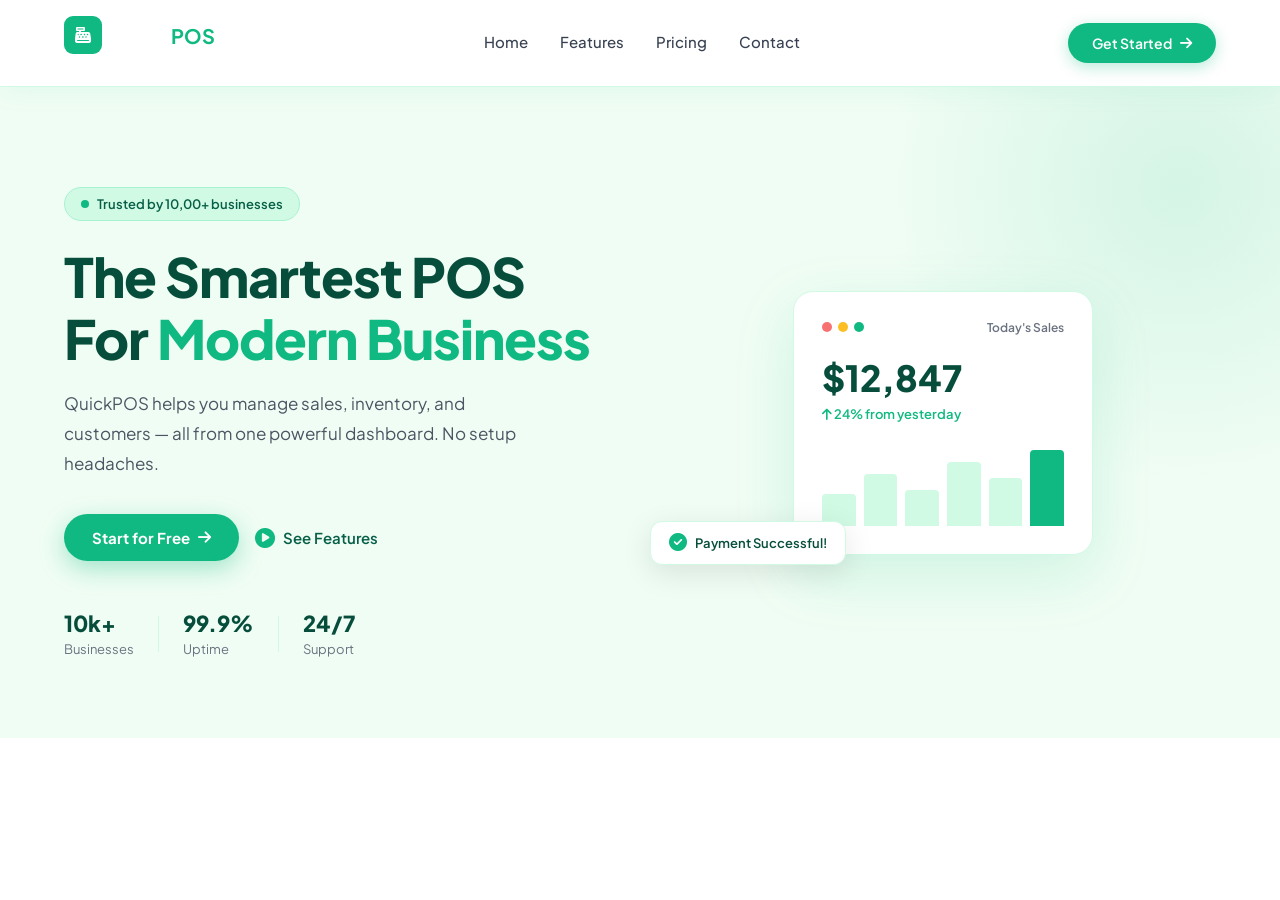
==== commit eb98b51a: "Update index.html" ====
--- a/index.html
+++ b/index.html
@@ -44,7 +44,7 @@
             <div class="hero-content">
                 <div class="hero-badge">
                     <span class="badge-dot"></span>
-                    Trusted by 10,000+ businesses
+                    Trusted by 10,00+ businesses
                 </div>
                 <h1>The Smartest POS<br>For <span>Modern Business</span></h1>
                 <p>QuickPOS helps you manage sales, inventory, and customers — all from one powerful dashboard. No setup headaches.</p>
@@ -105,274 +105,5 @@
     </div>
 </section>
 
-<section class="features" id="features">
-    <div class="container">
-
-        <div class="section-header">
-            <span class="section-tag">Features</span>
-            <h2>Why Choose QuickPOS?</h2>
-            <p>Everything you need to manage your business in one place</p>
-        </div>
-
-        <div class="features-grid">
-
-            <div class="feature-card">
-                <div class="feature-icon green">
-                    <i class="fas fa-bolt"></i>
-                </div>
-                <h3>Lightning Fast</h3>
-                <p>Process transactions in seconds with our blazing-fast POS engine built for speed.</p>
-                <span class="feature-tag">Performance</span>
-            </div>
-
-            <div class="feature-card">
-                <div class="feature-icon blue">
-                    <i class="fas fa-chart-line"></i>
-                </div>
-                <h3>Real-Time Analytics</h3>
-                <p>Track sales, revenue and inventory with beautiful live dashboards and reports.</p>
-                <span class="feature-tag">Insights</span>
-            </div>
-
-            <div class="feature-card">
-                <div class="feature-icon orange">
-                    <i class="fas fa-mobile-alt"></i>
-                </div>
-                <h3>Works Everywhere</h3>
-                <p>Runs perfectly on any device — desktop, tablet, or mobile. Always available.</p>
-                <span class="feature-tag">Flexible</span>
-            </div>
-
-            <div class="feature-card">
-                <div class="feature-icon purple">
-                    <i class="fas fa-shield-alt"></i>
-                </div>
-                <h3>Secure & Reliable</h3>
-                <p>Bank-level encryption keeps all your data and transactions completely safe 24/7.</p>
-                <span class="feature-tag">Security</span>
-            </div>
-
-        </div>
-    </div>
-</section>
-
-<section class="pricing" id="pricing">
-    <div class="container">
-
-        <div class="section-header">
-            <span class="section-tag">Pricing</span>
-            <h2>Simple, Transparent Pricing</h2>
-            <p>Choose the plan that works for your business. No hidden fees.</p>
-        </div>
-
-        <div class="pricing-grid">
-
-            <!-- Basic -->
-            <div class="pricing-card">
-                <div class="plan-name">Basic</div>
-                <div class="plan-desc">Perfect for small shops</div>
-                <div class="price">$9<span>/mo</span></div>
-                <ul class="plan-features">
-                    <li><i class="fas fa-check"></i> 1 Register</li>
-                    <li><i class="fas fa-check"></i> Basic Reports</li>
-                    <li><i class="fas fa-check"></i> Email Support</li>
-                    <li><i class="fas fa-check"></i> 100 Products</li>
-                    <li class="disabled"><i class="fas fa-times"></i> Cloud Sync</li>
-                    <li class="disabled"><i class="fas fa-times"></i> API Access</li>
-                </ul>
-                <a href="#contact" class="btn-plan outline">Get Started</a>
-            </div>
-
-            <!-- Pro -->
-            <div class="pricing-card popular">
-                <div class="popular-badge">
-                    <i class="fas fa-star"></i> Most Popular
-                </div>
-                <div class="plan-name">Pro</div>
-                <div class="plan-desc">For growing businesses</div>
-                <div class="price">$29<span>/mo</span></div>
-                <ul class="plan-features">
-                    <li><i class="fas fa-check"></i> 5 Registers</li>
-                    <li><i class="fas fa-check"></i> Advanced Reports</li>
-                    <li><i class="fas fa-check"></i> Priority Support</li>
-                    <li><i class="fas fa-check"></i> Unlimited Products</li>
-                    <li><i class="fas fa-check"></i> Cloud Sync</li>
-                    <li class="disabled"><i class="fas fa-times"></i> API Access</li>
-                </ul>
-                <a href="#contact" class="btn-plan filled">Get Started</a>
-            </div>
-
-            <!-- Enterprise -->
-            <div class="pricing-card">
-                <div class="plan-name">Enterprise</div>
-                <div class="plan-desc">For large organizations</div>
-                <div class="price">$99<span>/mo</span></div>
-                <ul class="plan-features">
-                    <li><i class="fas fa-check"></i> Unlimited Registers</li>
-                    <li><i class="fas fa-check"></i> Custom Reports</li>
-                    <li><i class="fas fa-check"></i> 24/7 Support</li>
-                    <li><i class="fas fa-check"></i> Unlimited Products</li>
-                    <li><i class="fas fa-check"></i> Cloud Sync</li>
-                    <li><i class="fas fa-check"></i> API Access</li>
-                </ul>
-                <a href="#contact" class="btn-plan outline">Contact Sales</a>
-            </div>
-
-        </div>
-    </div>
-</section>
-
-<section class="contact" id="contact">
-    <div class="container">
-        <div class="contact-wrapper">
-
-            <!-- LEFT INFO -->
-            <div class="contact-info">
-                <span class="section-tag">Contact</span>
-                <h2>Let's Talk!</h2>
-                <p>Have a question or want to get started? Fill out the form and we'll be in touch within 24 hours.</p>
-                <div class="info-items">
-                    <div class="info-item">
-                        <div class="info-icon"><i class="fas fa-envelope"></i></div>
-                        <div>
-                            <strong>Email Us</strong>
-                            <span>hello@quickpos.com</span>
-                        </div>
-                    </div>
-                    <div class="info-item">
-                        <div class="info-icon"><i class="fas fa-phone"></i></div>
-                        <div>
-                            <strong>Call Us</strong>
-                            <span>+1 (800) 123-4567</span>
-                        </div>
-                    </div>
-                    <div class="info-item">
-                        <div class="info-icon"><i class="fas fa-clock"></i></div>
-                        <div>
-                            <strong>Working Hours</strong>
-                            <span>Mon – Fri, 9am – 6pm</span>
-                        </div>
-                    </div>
-                </div>
-            </div>
-
-            <!-- RIGHT FORM -->
-            <div class="contact-form-box">
-                <div class="success-box" id="successBox">
-                    <i class="fas fa-check-circle"></i>
-                    <h3>Message Sent!</h3>
-                    <p>We'll get back to you within 24 hours.</p>
-                </div>
-
-                <form id="contactForm">
-                    <div class="form-row">
-                        <div class="form-group">
-                            <label>Your Name</label>
-                            <div class="input-wrap">
-                                <i class="fas fa-user"></i>
-                                <input type="text" id="fname" placeholder="John Doe">
-                            </div>
-                            <span class="error" id="nameErr"></span>
-                        </div>
-                        <div class="form-group">
-                            <label>Email Address</label>
-                            <div class="input-wrap">
-                                <i class="fas fa-envelope"></i>
-                                <input type="text" id="femail" placeholder="john@example.com">
-                            </div>
-                            <span class="error" id="emailErr"></span>
-                        </div>
-                    </div>
-                    <div class="form-group">
-                        <label>Message</label>
-                        <textarea id="fmsg" rows="5" placeholder="Write your message here..."></textarea>
-                        <span class="error" id="msgErr"></span>
-                    </div>
-                    <button type="submit" class="btn-submit">
-                        Send Message <i class="fas fa-paper-plane"></i>
-                    </button>
-                </form>
-            </div>
-
-        </div>
-    </div>
-</section>
-
-<footer class="footer">
-    <div class="container">
-        <div class="footer-inner">
-
-            <div class="footer-brand">
-                <a href="index.html" class="logo">
-                    <div class="logo-icon"><i class="fas fa-cash-register"></i></div>
-                    <span>Quick<strong>POS</strong></span>
-                </a>
-                <p>The smartest point of sale system for modern businesses. Manage everything from one place.</p>
-                <div class="social-icons">
-                    <a href="#"><i class="fab fa-facebook"></i></a>
-                    <a href="#"><i class="fab fa-twitter"></i></a>
-                    <a href="#"><i class="fab fa-instagram"></i></a>
-                    <a href="#"><i class="fab fa-linkedin"></i></a>
-                </div>
-            </div>
-
-            <div class="footer-col">
-                <h4>Product</h4>
-                <a href="#hero">Home</a>
-                <a href="#features">Features</a>
-                <a href="#pricing">Pricing</a>
-                <a href="#contact">Contact</a>
-            </div>
-
-            <div class="footer-col">
-                <h4>Company</h4>
-                <a href="#">About Us</a>
-                <a href="#">Careers</a>
-                <a href="#">Blog</a>
-                <a href="#">Press</a>
-            </div>
-
-            <div class="footer-col">
-                <h4>Support</h4>
-                <a href="#">Help Center</a>
-                <a href="#">Privacy Policy</a>
-                <a href="#">Terms of Use</a>
-                <a href="#">Cookie Policy</a>
-            </div>
-
-        </div>
-
-        <div class="footer-bottom">
-            <p>&copy; 2026 QuickPOS. All rights reserved.</p>
-            <p>Made with <i class="fas fa-heart"></i> for businesses worldwide</p>
-        </div>
-
-    </div>
-</footer>
-
-<script>
-    document.getElementById('contactForm').addEventListener('submit', function(e) {
-        e.preventDefault();
-        const name  = document.getElementById('fname').value.trim();
-        const email = document.getElementById('femail').value.trim();
-        const msg   = document.getElementById('fmsg').value.trim();
-        const re    = /^[^\s@]+@[^\s@]+\.[^\s@]+$/;
-        let valid   = true;
-
-        ['nameErr','emailErr','msgErr'].forEach(id =>
-            document.getElementById(id).textContent = '');
-
-        if (!name)          { document.getElementById('nameErr').textContent  = 'Name is required.'; valid = false; }
-        if (!email)         { document.getElementById('emailErr').textContent = 'Email is required.'; valid = false; }
-        else if (!re.test(email)) { document.getElementById('emailErr').textContent = 'Invalid email format.'; valid = false; }
-        if (!msg)           { document.getElementById('msgErr').textContent   = 'Message is required.'; valid = false; }
-
-        if (valid) {
-            document.getElementById('contactForm').style.display = 'none';
-            document.getElementById('successBox').style.display  = 'flex';
-        }
-    });
-</script>
-
 </body>
 </html>
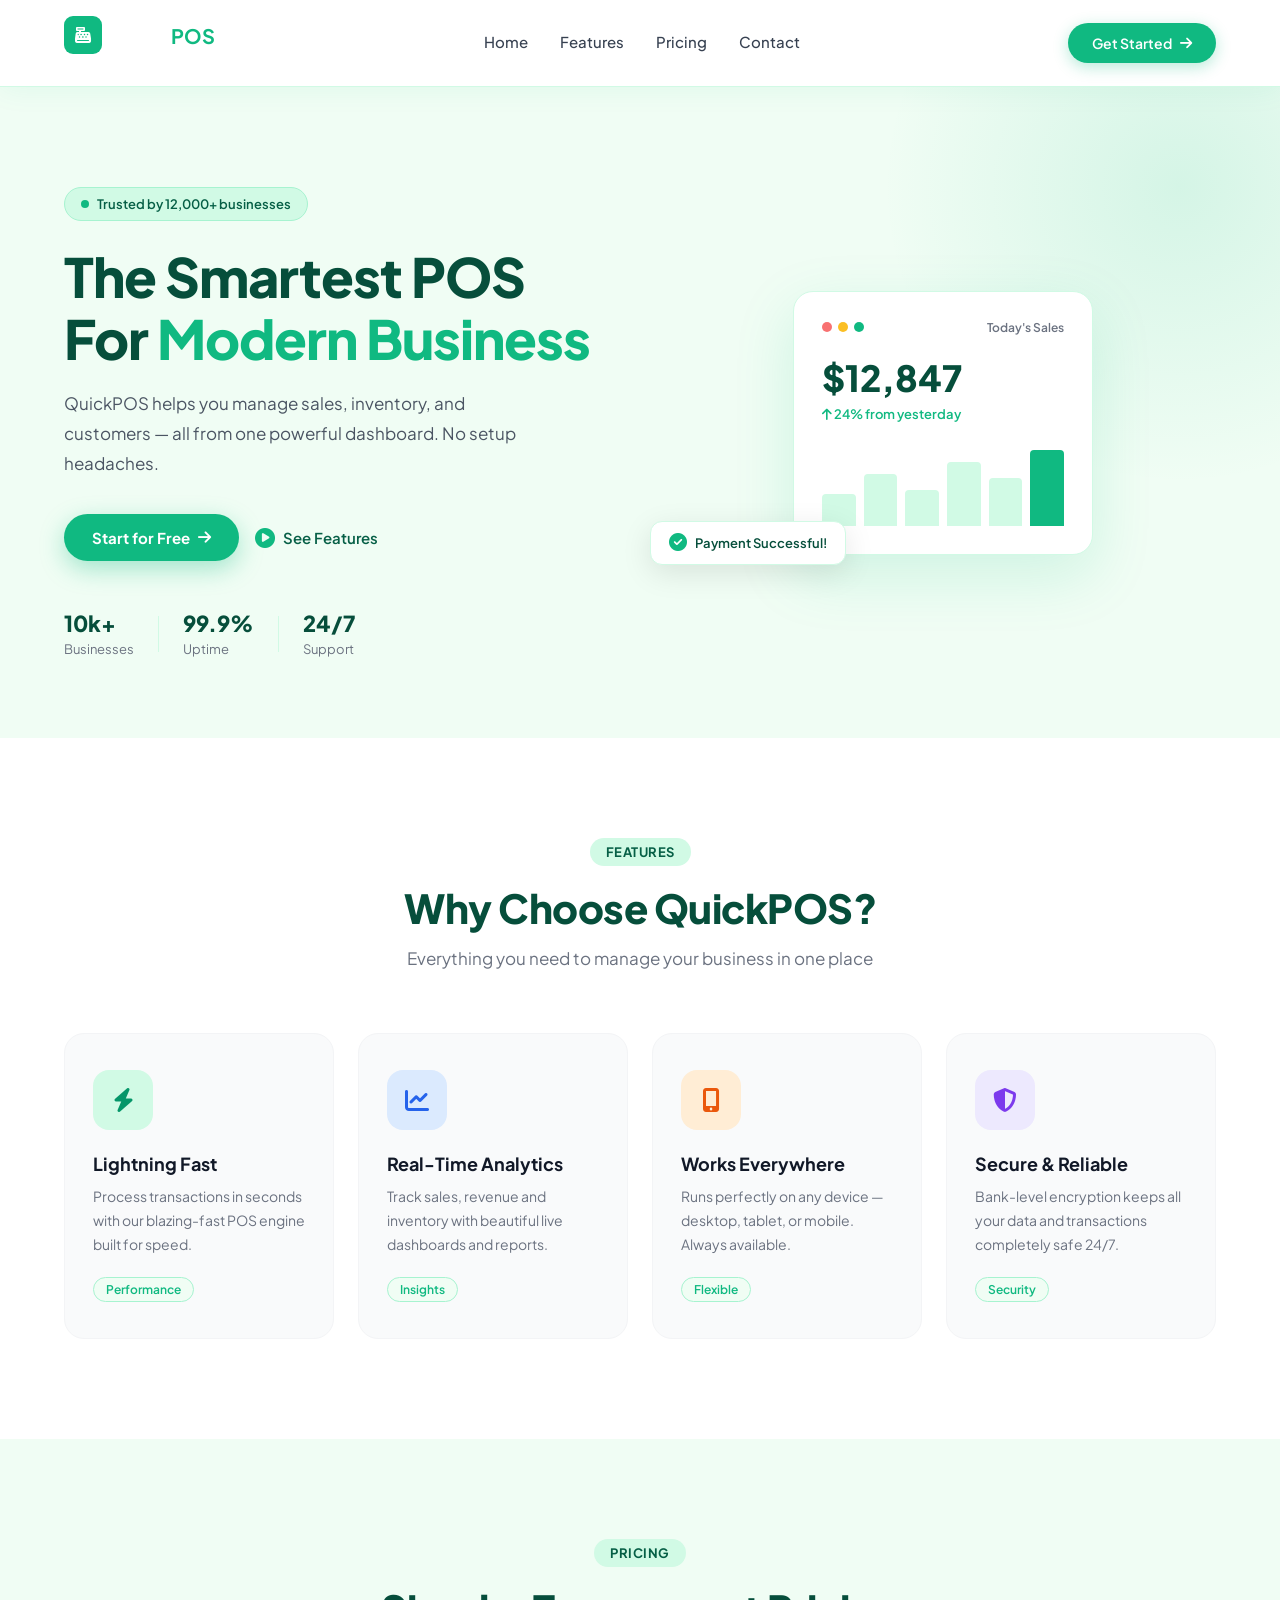
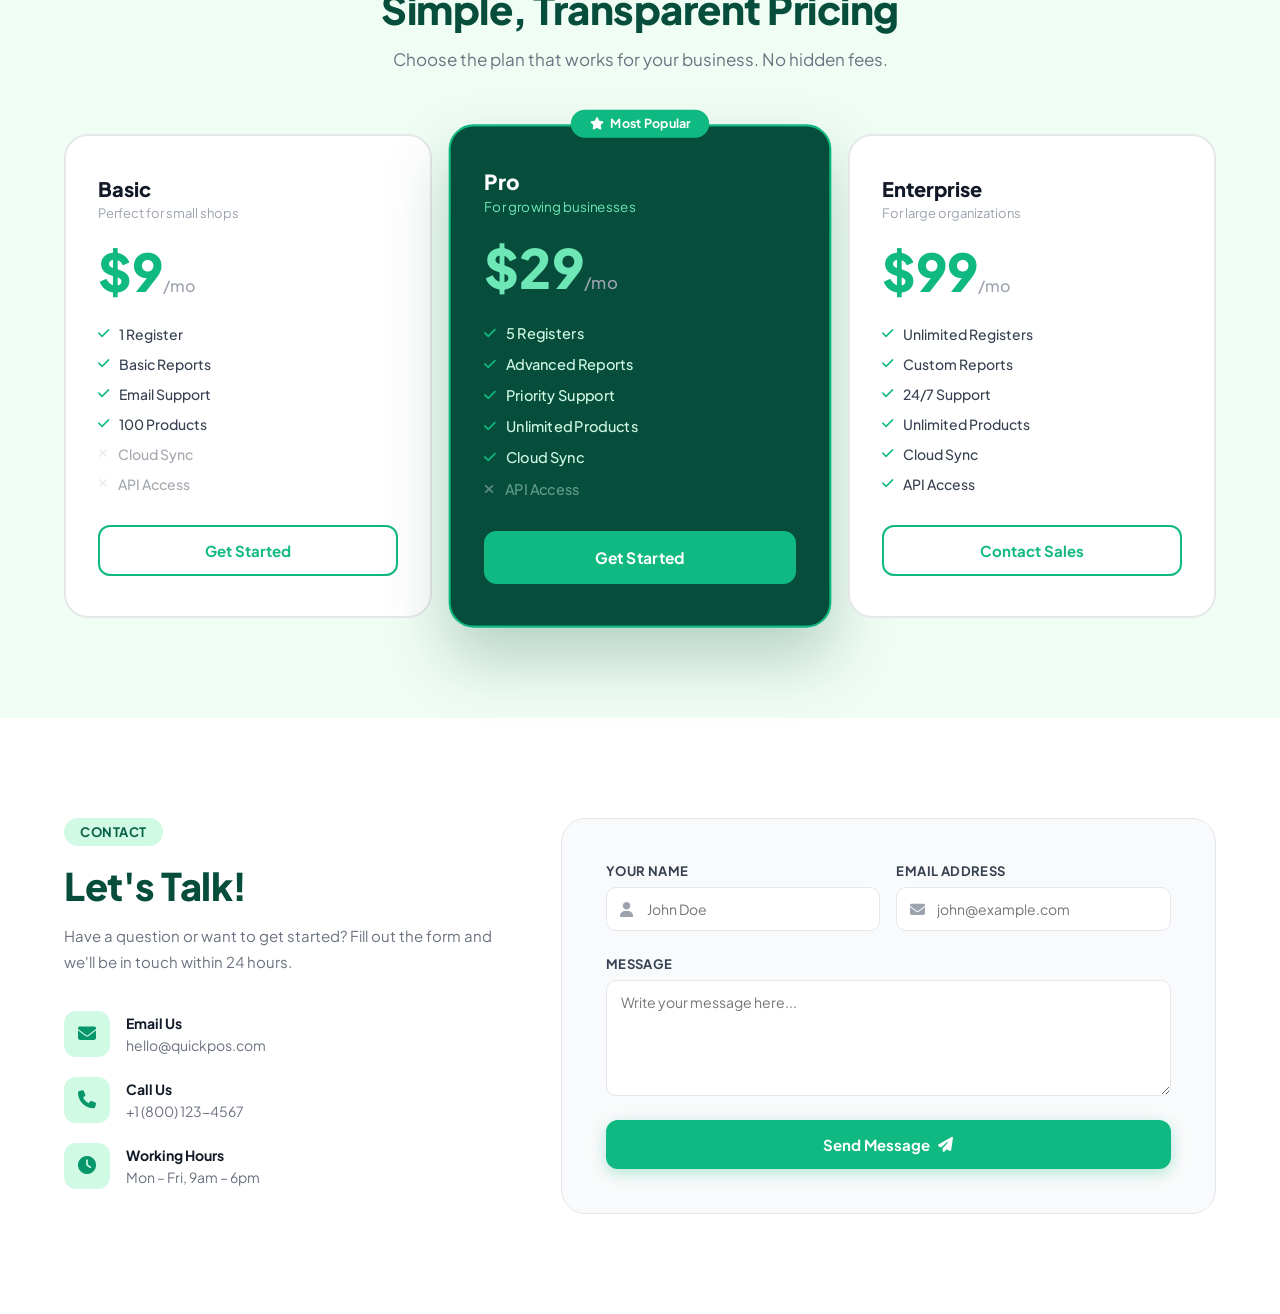
==== commit ab5446e8: "Update index.html" ====
--- a/index.html
+++ b/index.html
@@ -9,7 +9,7 @@
     <link href="https://fonts.googleapis.com/css2?family=Plus+Jakarta+Sans:wght@400;500;600;700;800&display=swap" rel="stylesheet">
 </head>
 <body>
-
+    
 <header class="header">
     <div class="container">
         <div class="header-inner">
@@ -44,7 +44,7 @@
             <div class="hero-content">
                 <div class="hero-badge">
                     <span class="badge-dot"></span>
-                    Trusted by 10,00+ businesses
+                    Trusted by 12,000+ businesses
                 </div>
                 <h1>The Smartest POS<br>For <span>Modern Business</span></h1>
                 <p>QuickPOS helps you manage sales, inventory, and customers — all from one powerful dashboard. No setup headaches.</p>
@@ -105,5 +105,222 @@
     </div>
 </section>
 
+<section class="features" id="features">
+    <div class="container">
+
+        <div class="section-header">
+            <span class="section-tag">Features</span>
+            <h2>Why Choose QuickPOS?</h2>
+            <p>Everything you need to manage your business in one place</p>
+        </div>
+
+        <div class="features-grid">
+
+            <div class="feature-card">
+                <div class="feature-icon green">
+                    <i class="fas fa-bolt"></i>
+                </div>
+                <h3>Lightning Fast</h3>
+                <p>Process transactions in seconds with our blazing-fast POS engine built for speed.</p>
+                <span class="feature-tag">Performance</span>
+            </div>
+
+            <div class="feature-card">
+                <div class="feature-icon blue">
+                    <i class="fas fa-chart-line"></i>
+                </div>
+                <h3>Real-Time Analytics</h3>
+                <p>Track sales, revenue and inventory with beautiful live dashboards and reports.</p>
+                <span class="feature-tag">Insights</span>
+            </div>
+
+            <div class="feature-card">
+                <div class="feature-icon orange">
+                    <i class="fas fa-mobile-alt"></i>
+                </div>
+                <h3>Works Everywhere</h3>
+                <p>Runs perfectly on any device — desktop, tablet, or mobile. Always available.</p>
+                <span class="feature-tag">Flexible</span>
+            </div>
+
+            <div class="feature-card">
+                <div class="feature-icon purple">
+                    <i class="fas fa-shield-alt"></i>
+                </div>
+                <h3>Secure & Reliable</h3>
+                <p>Bank-level encryption keeps all your data and transactions completely safe 24/7.</p>
+                <span class="feature-tag">Security</span>
+            </div>
+
+        </div>
+    </div>
+</section>
+
+<section class="pricing" id="pricing">
+    <div class="container">
+
+        <div class="section-header">
+            <span class="section-tag">Pricing</span>
+            <h2>Simple, Transparent Pricing</h2>
+            <p>Choose the plan that works for your business. No hidden fees.</p>
+        </div>
+
+        <div class="pricing-grid">
+
+            <!-- Basic -->
+            <div class="pricing-card">
+                <div class="plan-name">Basic</div>
+                <div class="plan-desc">Perfect for small shops</div>
+                <div class="price">$9<span>/mo</span></div>
+                <ul class="plan-features">
+                    <li><i class="fas fa-check"></i> 1 Register</li>
+                    <li><i class="fas fa-check"></i> Basic Reports</li>
+                    <li><i class="fas fa-check"></i> Email Support</li>
+                    <li><i class="fas fa-check"></i> 100 Products</li>
+                    <li class="disabled"><i class="fas fa-times"></i> Cloud Sync</li>
+                    <li class="disabled"><i class="fas fa-times"></i> API Access</li>
+                </ul>
+                <a href="#contact" class="btn-plan outline">Get Started</a>
+            </div>
+
+            <!-- Pro -->
+            <div class="pricing-card popular">
+                <div class="popular-badge">
+                    <i class="fas fa-star"></i> Most Popular
+                </div>
+                <div class="plan-name">Pro</div>
+                <div class="plan-desc">For growing businesses</div>
+                <div class="price">$29<span>/mo</span></div>
+                <ul class="plan-features">
+                    <li><i class="fas fa-check"></i> 5 Registers</li>
+                    <li><i class="fas fa-check"></i> Advanced Reports</li>
+                    <li><i class="fas fa-check"></i> Priority Support</li>
+                    <li><i class="fas fa-check"></i> Unlimited Products</li>
+                    <li><i class="fas fa-check"></i> Cloud Sync</li>
+                    <li class="disabled"><i class="fas fa-times"></i> API Access</li>
+                </ul>
+                <a href="#contact" class="btn-plan filled">Get Started</a>
+            </div>
+
+            <!-- Enterprise -->
+            <div class="pricing-card">
+                <div class="plan-name">Enterprise</div>
+                <div class="plan-desc">For large organizations</div>
+                <div class="price">$99<span>/mo</span></div>
+                <ul class="plan-features">
+                    <li><i class="fas fa-check"></i> Unlimited Registers</li>
+                    <li><i class="fas fa-check"></i> Custom Reports</li>
+                    <li><i class="fas fa-check"></i> 24/7 Support</li>
+                    <li><i class="fas fa-check"></i> Unlimited Products</li>
+                    <li><i class="fas fa-check"></i> Cloud Sync</li>
+                    <li><i class="fas fa-check"></i> API Access</li>
+                </ul>
+                <a href="#contact" class="btn-plan outline">Contact Sales</a>
+            </div>
+
+        </div>
+    </div>
+</section>
+
+<section class="contact" id="contact">
+    <div class="container">
+        <div class="contact-wrapper">
+
+            <!-- LEFT INFO -->
+            <div class="contact-info">
+                <span class="section-tag">Contact</span>
+                <h2>Let's Talk!</h2>
+                <p>Have a question or want to get started? Fill out the form and we'll be in touch within 24 hours.</p>
+                <div class="info-items">
+                    <div class="info-item">
+                        <div class="info-icon"><i class="fas fa-envelope"></i></div>
+                        <div>
+                            <strong>Email Us</strong>
+                            <span>hello@quickpos.com</span>
+                        </div>
+                    </div>
+                    <div class="info-item">
+                        <div class="info-icon"><i class="fas fa-phone"></i></div>
+                        <div>
+                            <strong>Call Us</strong>
+                            <span>+1 (800) 123-4567</span>
+                        </div>
+                    </div>
+                    <div class="info-item">
+                        <div class="info-icon"><i class="fas fa-clock"></i></div>
+                        <div>
+                            <strong>Working Hours</strong>
+                            <span>Mon – Fri, 9am – 6pm</span>
+                        </div>
+                    </div>
+                </div>
+            </div>
+
+            <!-- RIGHT FORM -->
+            <div class="contact-form-box">
+                <div class="success-box" id="successBox">
+                    <i class="fas fa-check-circle"></i>
+                    <h3>Message Sent!</h3>
+                    <p>We'll get back to you within 24 hours.</p>
+                </div>
+
+                <form id="contactForm">
+                    <div class="form-row">
+                        <div class="form-group">
+                            <label>Your Name</label>
+                            <div class="input-wrap">
+                                <i class="fas fa-user"></i>
+                                <input type="text" id="fname" placeholder="John Doe">
+                            </div>
+                            <span class="error" id="nameErr"></span>
+                        </div>
+                        <div class="form-group">
+                            <label>Email Address</label>
+                            <div class="input-wrap">
+                                <i class="fas fa-envelope"></i>
+                                <input type="text" id="femail" placeholder="john@example.com">
+                            </div>
+                            <span class="error" id="emailErr"></span>
+                        </div>
+                    </div>
+                    <div class="form-group">
+                        <label>Message</label>
+                        <textarea id="fmsg" rows="5" placeholder="Write your message here..."></textarea>
+                        <span class="error" id="msgErr"></span>
+                    </div>
+                    <button type="submit" class="btn-submit">
+                        Send Message <i class="fas fa-paper-plane"></i>
+                    </button>
+                </form>
+            </div>
+
+        </div>
+    </div>
+</section>
+
+<script>
+    document.getElementById('contactForm').addEventListener('submit', function(e) {
+        e.preventDefault();
+        const name  = document.getElementById('fname').value.trim();
+        const email = document.getElementById('femail').value.trim();
+        const msg   = document.getElementById('fmsg').value.trim();
+        const re    = /^[^\s@]+@[^\s@]+\.[^\s@]+$/;
+        let valid   = true;
+
+        ['nameErr','emailErr','msgErr'].forEach(id =>
+            document.getElementById(id).textContent = '');
+
+        if (!name)          { document.getElementById('nameErr').textContent  = 'Name is required.'; valid = false; }
+        if (!email)         { document.getElementById('emailErr').textContent = 'Email is required.'; valid = false; }
+        else if (!re.test(email)) { document.getElementById('emailErr').textContent = 'Invalid email format.'; valid = false; }
+        if (!msg)           { document.getElementById('msgErr').textContent   = 'Message is required.'; valid = false; }
+
+        if (valid) {
+            document.getElementById('contactForm').style.display = 'none';
+            document.getElementById('successBox').style.display  = 'flex';
+        }
+    });
+</script>
+
 </body>
 </html>
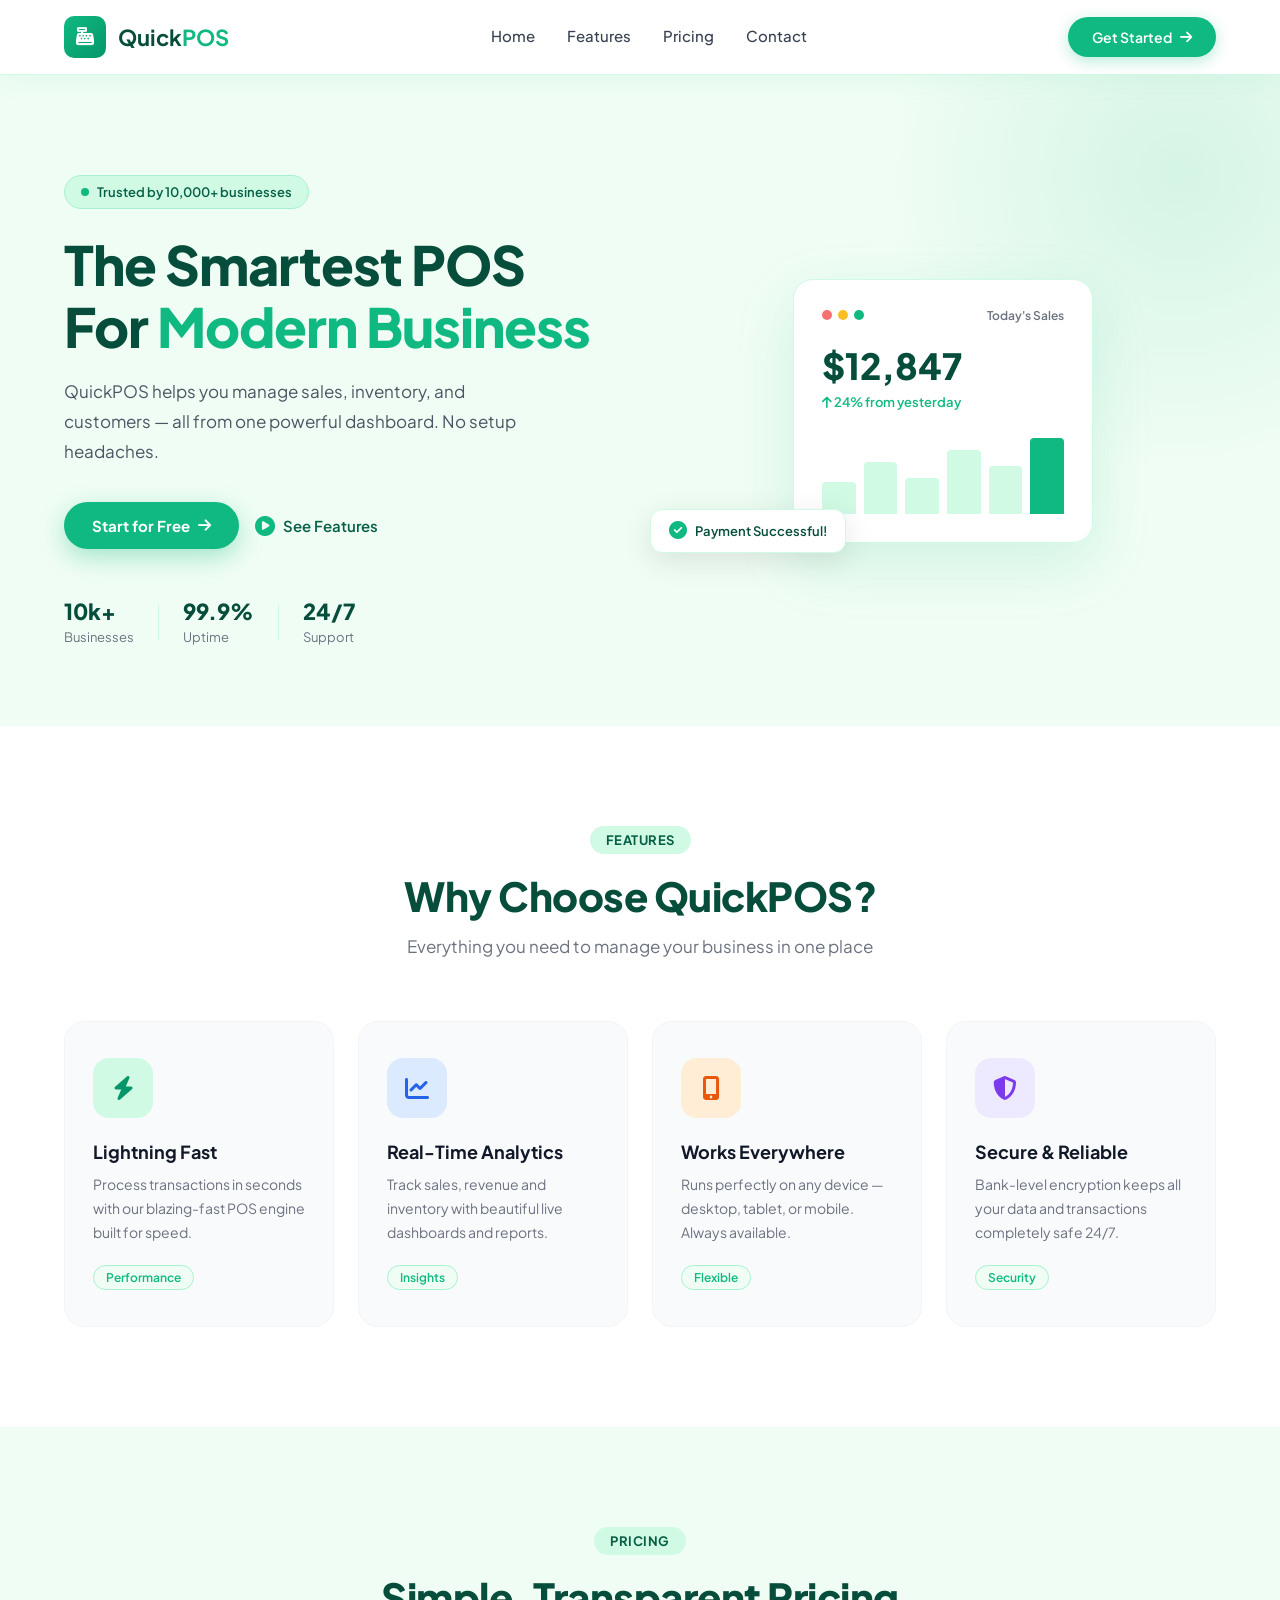
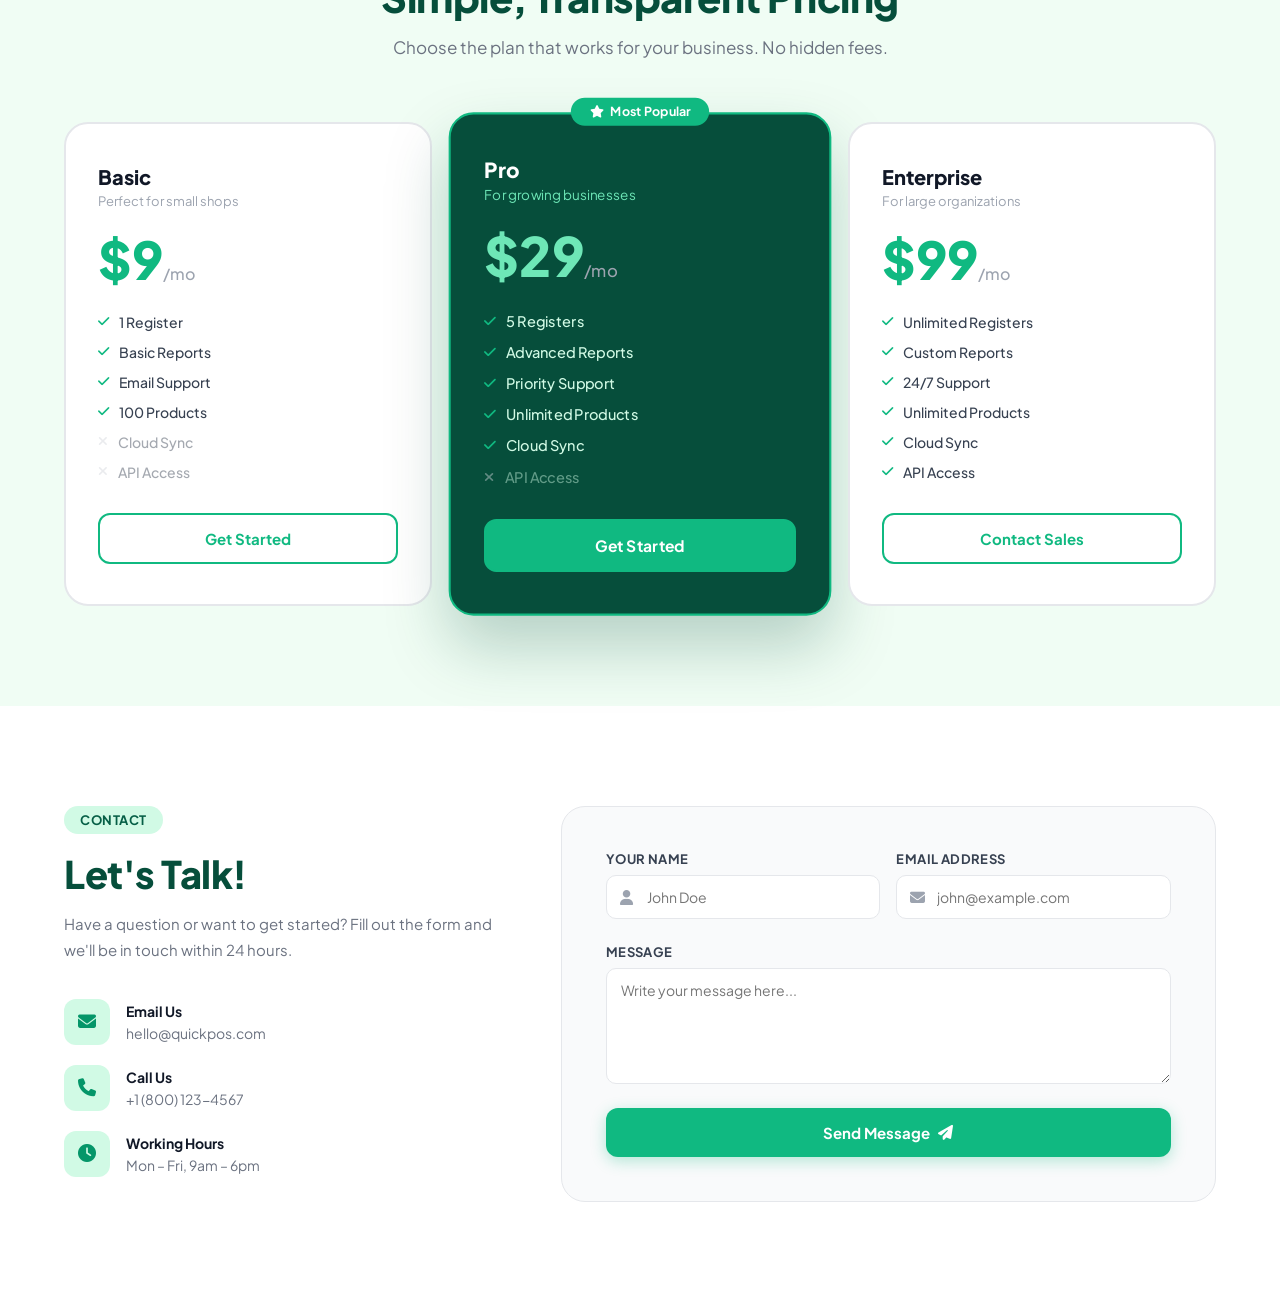
==== commit 1bd8f722: "Merge branch 'main' into SFPQ-11-Hero-Section" ====
--- a/index.html
+++ b/index.html
@@ -44,7 +44,8 @@
             <div class="hero-content">
                 <div class="hero-badge">
                     <span class="badge-dot"></span>
-                    Trusted by 12,000+ businesses
+                    Trusted by 10,000+ businesses
+                    
                 </div>
                 <h1>The Smartest POS<br>For <span>Modern Business</span></h1>
                 <p>QuickPOS helps you manage sales, inventory, and customers — all from one powerful dashboard. No setup headaches.</p>
--- a/style.css
+++ b/style.css
@@ -934,13 +934,16 @@
     .contact-wrapper { grid-template-columns: 1fr; }
     .form-row { grid-template-columns: 1fr; }
     .contact-form-box { padding: 28px 20px; }
+    .navbar { display: none; }
+    .logo span { font-size: 18px; }
 }
 
 * { margin: 0; padding: 0; box-sizing: border-box; }
 
 body {
     font-family: 'Plus Jakarta Sans', sans-serif;
-    background: #ffffff;
+    background: #f0fdf4;
+    overflow-x: hidden;
 }
 
 .container {
@@ -949,133 +952,584 @@
     padding: 0 24px;
 }
 
-.footer {
-    background: #022c22;
-    color: white;
-    padding: 80px 0 0;
-}
-
-.footer-inner {
+.hero {
+    padding: 100px 0 80px;
+    position: relative;
+    overflow: hidden;
+    background: #f0fdf4;
+}
+
+.hero-bg-shape {
+    position: absolute;
+    top: -200px;
+    right: -200px;
+    width: 600px;
+    height: 600px;
+    background: radial-gradient(circle, rgba(16,185,129,0.12), transparent 70%);
+    border-radius: 50%;
+    pointer-events: none;
+}
+
+.hero-inner {
     display: grid;
-    grid-template-columns: 2fr 1fr 1fr 1fr;
-    gap: 48px;
-    padding-bottom: 60px;
-    border-bottom: 1px solid rgba(255,255,255,0.08);
-}
-
-/* BRAND */
-.logo {
+    grid-template-columns: 1fr 1fr;
+    align-items: center;
+    gap: 60px;
+}
+
+/* BADGE */
+.hero-badge {
     display: inline-flex;
     align-items: center;
-    gap: 10px;
+    gap: 8px;
+    background: #d1fae5;
+    color: #065f46;
+    padding: 8px 16px;
+    border-radius: 50px;
+    font-size: 13px;
+    font-weight: 600;
+    margin-bottom: 24px;
+    border: 1px solid #a7f3d0;
+}
+
+.badge-dot {
+    width: 8px;
+    height: 8px;
+    background: #10b981;
+    border-radius: 50%;
+    animation: pulse 2s infinite;
+}
+
+@keyframes pulse {
+    0%, 100% { opacity: 1; }
+    50% { opacity: 0.4; }
+}
+
+/* HEADING */
+h1 {
+    font-size: 54px;
+    font-weight: 800;
+    color: #064e3b;
+    line-height: 1.15;
+    margin-bottom: 20px;
+    letter-spacing: -1px;
+}
+
+h1 span {
+    color: #10b981;
+    position: relative;
+}
+
+h1 span::after {
+    content: '';
+    position: absolute;
+    bottom: 4px;
+    left: 0;
+    width: 100%;
+    height: 4px;
+    background: #a7f3d0;
+    border-radius: 2px;
+    z-index: -1;
+}
+
+.hero-content p {
+    font-size: 17px;
+    color: #4b5563;
+    line-height: 1.75;
+    margin-bottom: 36px;
+    max-width: 460px;
+}
+
+/* BUTTONS */
+.hero-actions {
+    display: flex;
+    align-items: center;
+    gap: 16px;
+    margin-bottom: 48px;
+}
+
+.btn-primary {
+    display: inline-flex;
+    align-items: center;
+    gap: 8px;
+    background: #10b981;
+    color: white;
+    padding: 14px 28px;
+    border-radius: 50px;
     text-decoration: none;
-    color: white;
-    font-size: 20px;
     font-weight: 700;
+    font-size: 15px;
+    box-shadow: 0 8px 25px rgba(16,185,129,0.35);
+    transition: all 0.3s;
+}
+
+.btn-primary:hover {
+    background: #059669;
+    transform: translateY(-2px);
+    box-shadow: 0 12px 30px rgba(16,185,129,0.4);
+}
+
+.btn-ghost {
+    display: inline-flex;
+    align-items: center;
+    gap: 8px;
+    color: #065f46;
+    font-weight: 600;
+    font-size: 15px;
+    text-decoration: none;
+    transition: gap 0.3s;
+}
+
+.btn-ghost:hover { gap: 12px; }
+.btn-ghost i { color: #10b981; font-size: 20px; }
+
+/* STATS */
+.hero-stats {
+    display: flex;
+    align-items: center;
+    gap: 24px;
+}
+
+.stat strong {
+    display: block;
+    font-size: 22px;
+    font-weight: 800;
+    color: #064e3b;
+}
+
+.stat span {
+    font-size: 13px;
+    color: #6b7280;
+}
+
+.stat-divider {
+    width: 1px;
+    height: 36px;
+    background: #d1fae5;
+}
+
+/* VISUAL CARD */
+.hero-visual {
+    position: relative;
+    display: flex;
+    justify-content: center;
+}
+
+.hero-card {
+    background: white;
+    border-radius: 20px;
+    padding: 28px;
+    width: 300px;
+    box-shadow: 0 20px 60px rgba(16,185,129,0.15);
+    border: 1px solid #d1fae5;
+}
+
+.card-header {
+    display: flex;
+    align-items: center;
+    gap: 6px;
+    margin-bottom: 20px;
+}
+
+.card-dot {
+    width: 10px;
+    height: 10px;
+    border-radius: 50%;
+}
+
+.card-dot.red { background: #f87171; }
+.card-dot.yellow { background: #fbbf24; }
+.card-dot.green { background: #10b981; }
+
+.card-label {
+    margin-left: auto;
+    font-size: 12px;
+    font-weight: 600;
+    color: #6b7280;
+}
+
+.card-amount {
+    font-size: 36px;
+    font-weight: 800;
+    color: #064e3b;
+    margin-bottom: 6px;
+}
+
+.card-change {
+    font-size: 13px;
+    color: #10b981;
+    font-weight: 600;
+    margin-bottom: 24px;
+}
+
+.card-bars {
+    display: flex;
+    align-items: flex-end;
+    gap: 8px;
+    height: 80px;
+}
+
+.bar {
+    flex: 1;
+    background: #d1fae5;
+    border-radius: 4px 4px 0 0;
+    transition: background 0.3s;
+}
+
+.bar.active { background: #10b981; }
+
+/* FLOAT CARD */
+.hero-float-card {
+    position: absolute;
+    bottom: -10px;
+    left: -20px;
+    background: white;
+    border-radius: 12px;
+    padding: 12px 18px;
+    display: flex;
+    align-items: center;
+    gap: 8px;
+    font-size: 13px;
+    font-weight: 600;
+    color: #064e3b;
+    box-shadow: 0 8px 30px rgba(0,0,0,0.1);
+    border: 1px solid #d1fae5;
+    animation: float 3s ease-in-out infinite;
+}
+
+.hero-float-card i {
+    color: #10b981;
+    font-size: 18px;
+}
+
+@keyframes float {
+    0%, 100% { transform: translateY(0); }
+    50% { transform: translateY(-8px); }
+}
+
+@media (max-width: 768px) {
+    .hero-inner { grid-template-columns: 1fr; text-align: center; }
+    h1 { font-size: 36px; }
+    .hero-visual { display: none; }
+    .hero-actions { justify-content: center; }
+    .hero-stats { justify-content: center; }
+}
+
+* { margin: 0; padding: 0; box-sizing: border-box; }
+
+body {
+    font-family: 'Plus Jakarta Sans', sans-serif;
+    background: #ffffff;
+}
+
+.container {
+    max-width: 1200px;
+    margin: 0 auto;
+    padding: 0 24px;
+}
+
+.features {
+    padding: 100px 0;
+    background: #ffffff;
+}
+
+/* SECTION HEADER */
+.section-header {
+    text-align: center;
+    margin-bottom: 64px;
+}
+
+.section-tag {
+    display: inline-block;
+    background: #d1fae5;
+    color: #065f46;
+    padding: 6px 16px;
+    border-radius: 50px;
+    font-size: 13px;
+    font-weight: 700;
+    letter-spacing: 0.5px;
+    text-transform: uppercase;
     margin-bottom: 16px;
 }
 
-.logo-icon {
-    width: 38px;
-    height: 38px;
-    background: #10b981;
-    border-radius: 9px;
+.section-header h2 {
+    font-size: 40px;
+    font-weight: 800;
+    color: #064e3b;
+    margin-bottom: 14px;
+    letter-spacing: -0.5px;
+}
+
+.section-header p {
+    font-size: 17px;
+    color: #6b7280;
+}
+
+/* GRID */
+.features-grid {
+    display: grid;
+    grid-template-columns: repeat(4, 1fr);
+    gap: 24px;
+}
+
+/* CARDS */
+.feature-card {
+    background: #f9fafb;
+    border: 1px solid #f3f4f6;
+    border-radius: 20px;
+    padding: 36px 28px;
+    transition: all 0.3s;
+    cursor: default;
+}
+
+.feature-card:hover {
+    background: #ffffff;
+    border-color: #a7f3d0;
+    transform: translateY(-6px);
+    box-shadow: 0 20px 40px rgba(16,185,129,0.1);
+}
+
+/* ICONS */
+.feature-icon {
+    width: 60px;
+    height: 60px;
+    border-radius: 16px;
     display: flex;
     align-items: center;
     justify-content: center;
-    font-size: 16px;
+    font-size: 24px;
+    margin-bottom: 22px;
+}
+
+.feature-icon.green { background: #d1fae5; color: #059669; }
+.feature-icon.blue  { background: #dbeafe; color: #2563eb; }
+.feature-icon.orange{ background: #ffedd5; color: #ea580c; }
+.feature-icon.purple{ background: #ede9fe; color: #7c3aed; }
+
+.feature-card h3 {
+    font-size: 18px;
+    font-weight: 700;
+    color: #111827;
+    margin-bottom: 10px;
+}
+
+.feature-card p {
+    font-size: 14px;
+    color: #6b7280;
+    line-height: 1.7;
+    margin-bottom: 20px;
+}
+
+.feature-tag {
+    display: inline-block;
+    background: #f0fdf4;
+    color: #10b981;
+    padding: 4px 12px;
+    border-radius: 50px;
+    font-size: 12px;
+    font-weight: 600;
+    border: 1px solid #a7f3d0;
+}
+
+@media (max-width: 1024px) {
+    .features-grid { grid-template-columns: repeat(2, 1fr); }
+}
+
+@media (max-width: 480px) {
+    .features-grid { grid-template-columns: 1fr; }
+    .section-header h2 { font-size: 28px; }
+}
+
+* { margin: 0; padding: 0; box-sizing: border-box; }
+
+body {
+    font-family: 'Plus Jakarta Sans', sans-serif;
+    background: #f0fdf4;
+}
+
+.container {
+    max-width: 1200px;
+    margin: 0 auto;
+    padding: 0 24px;
+}
+
+.pricing {
+    padding: 100px 0;
+    background: #f0fdf4;
+}
+
+.section-header {
+    text-align: center;
+    margin-bottom: 64px;
+}
+
+.section-tag {
+    display: inline-block;
+    background: #d1fae5;
+    color: #065f46;
+    padding: 6px 16px;
+    border-radius: 50px;
+    font-size: 13px;
+    font-weight: 700;
+    letter-spacing: 0.5px;
+    text-transform: uppercase;
+    margin-bottom: 16px;
+}
+
+.section-header h2 {
+    font-size: 40px;
+    font-weight: 800;
+    color: #064e3b;
+    margin-bottom: 14px;
+    letter-spacing: -0.5px;
+}
+
+.section-header p {
+    font-size: 17px;
+    color: #6b7280;
+}
+
+/* GRID */
+.pricing-grid {
+    display: grid;
+    grid-template-columns: repeat(3, 1fr);
+    gap: 24px;
+    align-items: start;
+}
+
+/* CARDS */
+.pricing-card {
+    background: #ffffff;
+    border: 2px solid #e5e7eb;
+    border-radius: 24px;
+    padding: 40px 32px;
+    position: relative;
+    transition: all 0.3s;
+}
+
+.pricing-card:hover {
+    border-color: #6ee7b7;
+    box-shadow: 0 20px 50px rgba(16,185,129,0.1);
+}
+
+.pricing-card.popular {
+    border-color: #10b981;
+    background: #064e3b;
     color: white;
-}
-
-.logo strong { color: #10b981; }
-
-.footer-brand p {
-    color: #6ee7b7;
-    font-size: 14px;
-    line-height: 1.7;
-    margin-bottom: 24px;
-    max-width: 280px;
-    opacity: 0.8;
-}
-
-.social-icons {
-    display: flex;
-    gap: 10px;
-}
-
-.social-icons a {
-    width: 38px;
-    height: 38px;
-    background: rgba(255,255,255,0.07);
-    border-radius: 9px;
+    transform: scale(1.04);
+    box-shadow: 0 30px 60px rgba(6,78,59,0.25);
+}
+
+.popular-badge {
+    position: absolute;
+    top: -16px;
+    left: 50%;
+    transform: translateX(-50%);
+    background: #10b981;
+    color: white;
+    padding: 6px 18px;
+    border-radius: 50px;
+    font-size: 12px;
+    font-weight: 700;
     display: flex;
     align-items: center;
-    justify-content: center;
-    color: #6ee7b7;
-    text-decoration: none;
-    font-size: 15px;
-    transition: all 0.3s;
-    border: 1px solid rgba(255,255,255,0.07);
-}
-
-.social-icons a:hover {
-    background: #10b981;
-    color: white;
-    border-color: #10b981;
-    transform: translateY(-2px);
-}
-
-/* COLUMNS */
-.footer-col h4 {
+    gap: 6px;
+    white-space: nowrap;
+}
+
+.plan-name {
+    font-size: 20px;
+    font-weight: 800;
+    color: #111827;
+    margin-bottom: 4px;
+}
+
+.popular .plan-name { color: #ffffff; }
+
+.plan-desc {
     font-size: 13px;
-    font-weight: 700;
-    color: white;
-    text-transform: uppercase;
-    letter-spacing: 0.8px;
-    margin-bottom: 20px;
-}
-
-.footer-col {
+    color: #9ca3af;
+    margin-bottom: 24px;
+}
+
+.popular .plan-desc { color: #6ee7b7; }
+
+.price {
+    font-size: 52px;
+    font-weight: 800;
+    color: #10b981;
+    margin-bottom: 28px;
+    line-height: 1;
+}
+
+.popular .price { color: #6ee7b7; }
+
+.price span {
+    font-size: 16px;
+    color: #9ca3af;
+    font-weight: 500;
+}
+
+/* FEATURE LIST */
+.plan-features {
+    list-style: none;
+    margin-bottom: 32px;
     display: flex;
     flex-direction: column;
     gap: 12px;
 }
 
-.footer-col a {
-    color: #6ee7b7;
-    text-decoration: none;
-    font-size: 14px;
-    opacity: 0.7;
-    transition: all 0.2s;
-}
-
-.footer-col a:hover {
-    opacity: 1;
-    color: #10b981;
-    padding-left: 4px;
-}
-
-/* BOTTOM */
-.footer-bottom {
+.plan-features li {
     display: flex;
     align-items: center;
-    justify-content: space-between;
-    padding: 24px 0;
-    font-size: 13px;
-    color: rgba(255,255,255,0.35);
-}
-
-.footer-bottom i {
+    gap: 10px;
+    font-size: 14px;
+    color: #374151;
+    font-weight: 500;
+}
+
+.popular .plan-features li { color: #d1fae5; }
+
+.plan-features li i.fa-check { color: #10b981; font-size: 13px; }
+.plan-features li i.fa-times  { color: #d1d5db; font-size: 13px; }
+.plan-features li.disabled    { opacity: 0.45; }
+
+/* BUTTONS */
+.btn-plan {
+    display: block;
+    text-align: center;
+    padding: 14px;
+    border-radius: 12px;
+    font-weight: 700;
+    font-size: 15px;
+    text-decoration: none;
+    transition: all 0.3s;
+}
+
+.btn-plan.outline {
+    border: 2px solid #10b981;
     color: #10b981;
-    font-size: 12px;
+    background: transparent;
+}
+
+.btn-plan.outline:hover {
+    background: #10b981;
+    color: white;
+}
+
+.btn-plan.filled {
+    background: #10b981;
+    color: white;
+    border: 2px solid #10b981;
+}
+
+.btn-plan.filled:hover {
+    background: #059669;
+    border-color: #059669;
+    transform: translateY(-1px);
 }
 
 @media (max-width: 768px) {
-    .footer-inner { grid-template-columns: 1fr 1fr; }
-    .footer-brand { grid-column: 1 / -1; }
-    .footer-bottom { flex-direction: column; gap: 8px; text-align: center; }
-}
-
-@media (max-width: 480px) {
-    .footer-inner { grid-template-columns: 1fr; }
-}
+    .pricing-grid { grid-template-columns: 1fr; }
+    .pricing-card.popular { transform: none; }
+}
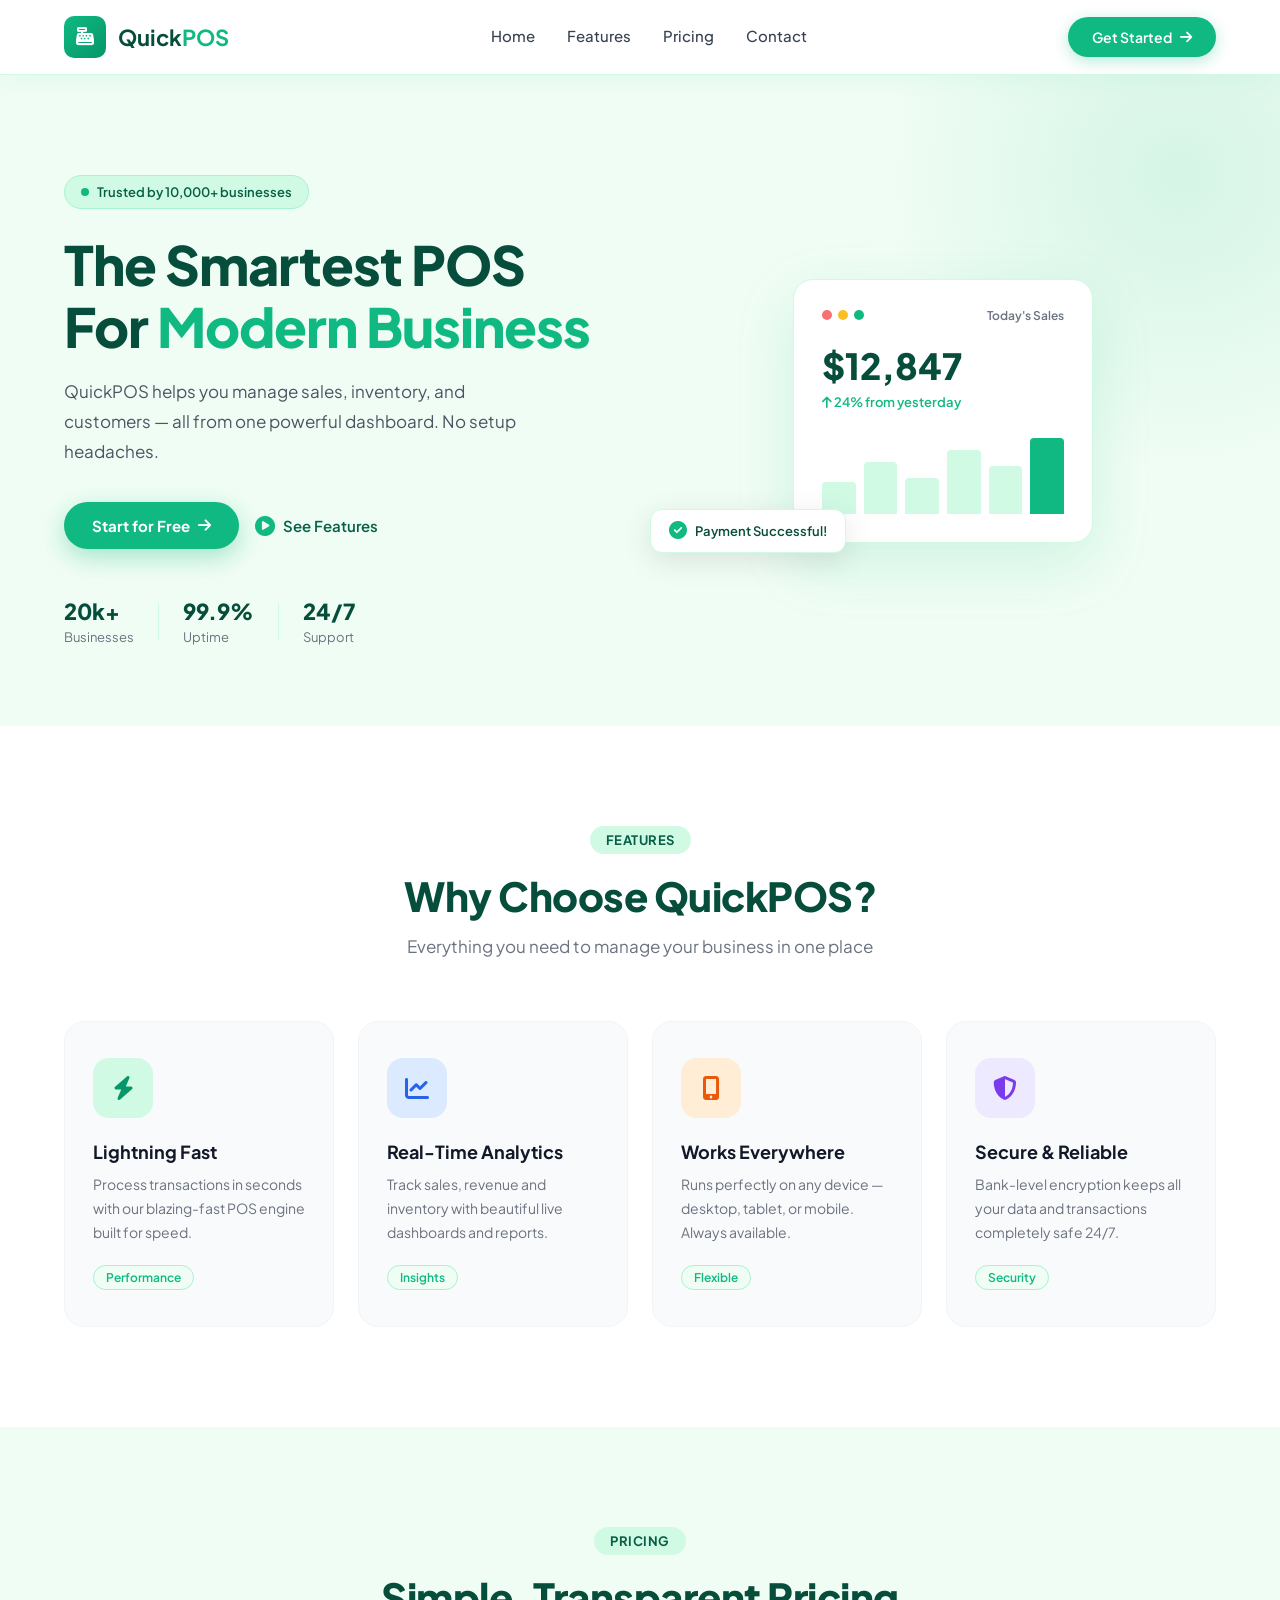
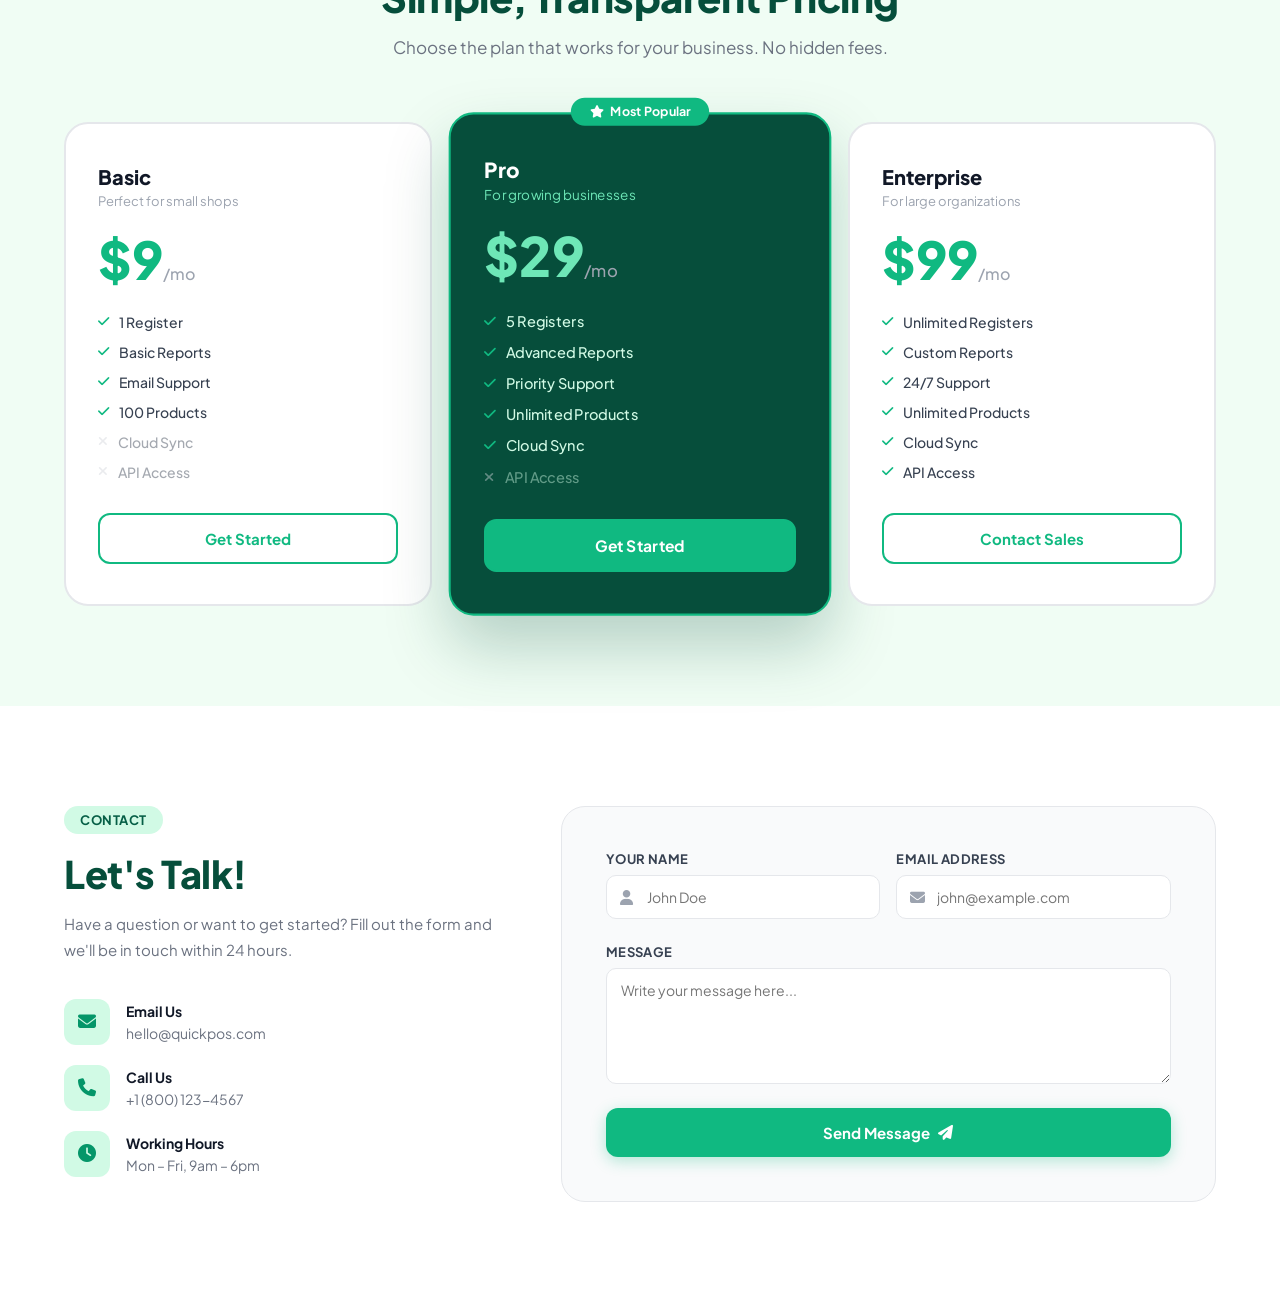
==== commit 0288bf42: "Update index.html" ====
--- a/index.html
+++ b/index.html
@@ -59,7 +59,7 @@
                 </div>
                 <div class="hero-stats">
                     <div class="stat">
-                        <strong>10k+</strong>
+                        <strong>20k+</strong>
                         <span>Businesses</span>
                     </div>
                     <div class="stat-divider"></div>
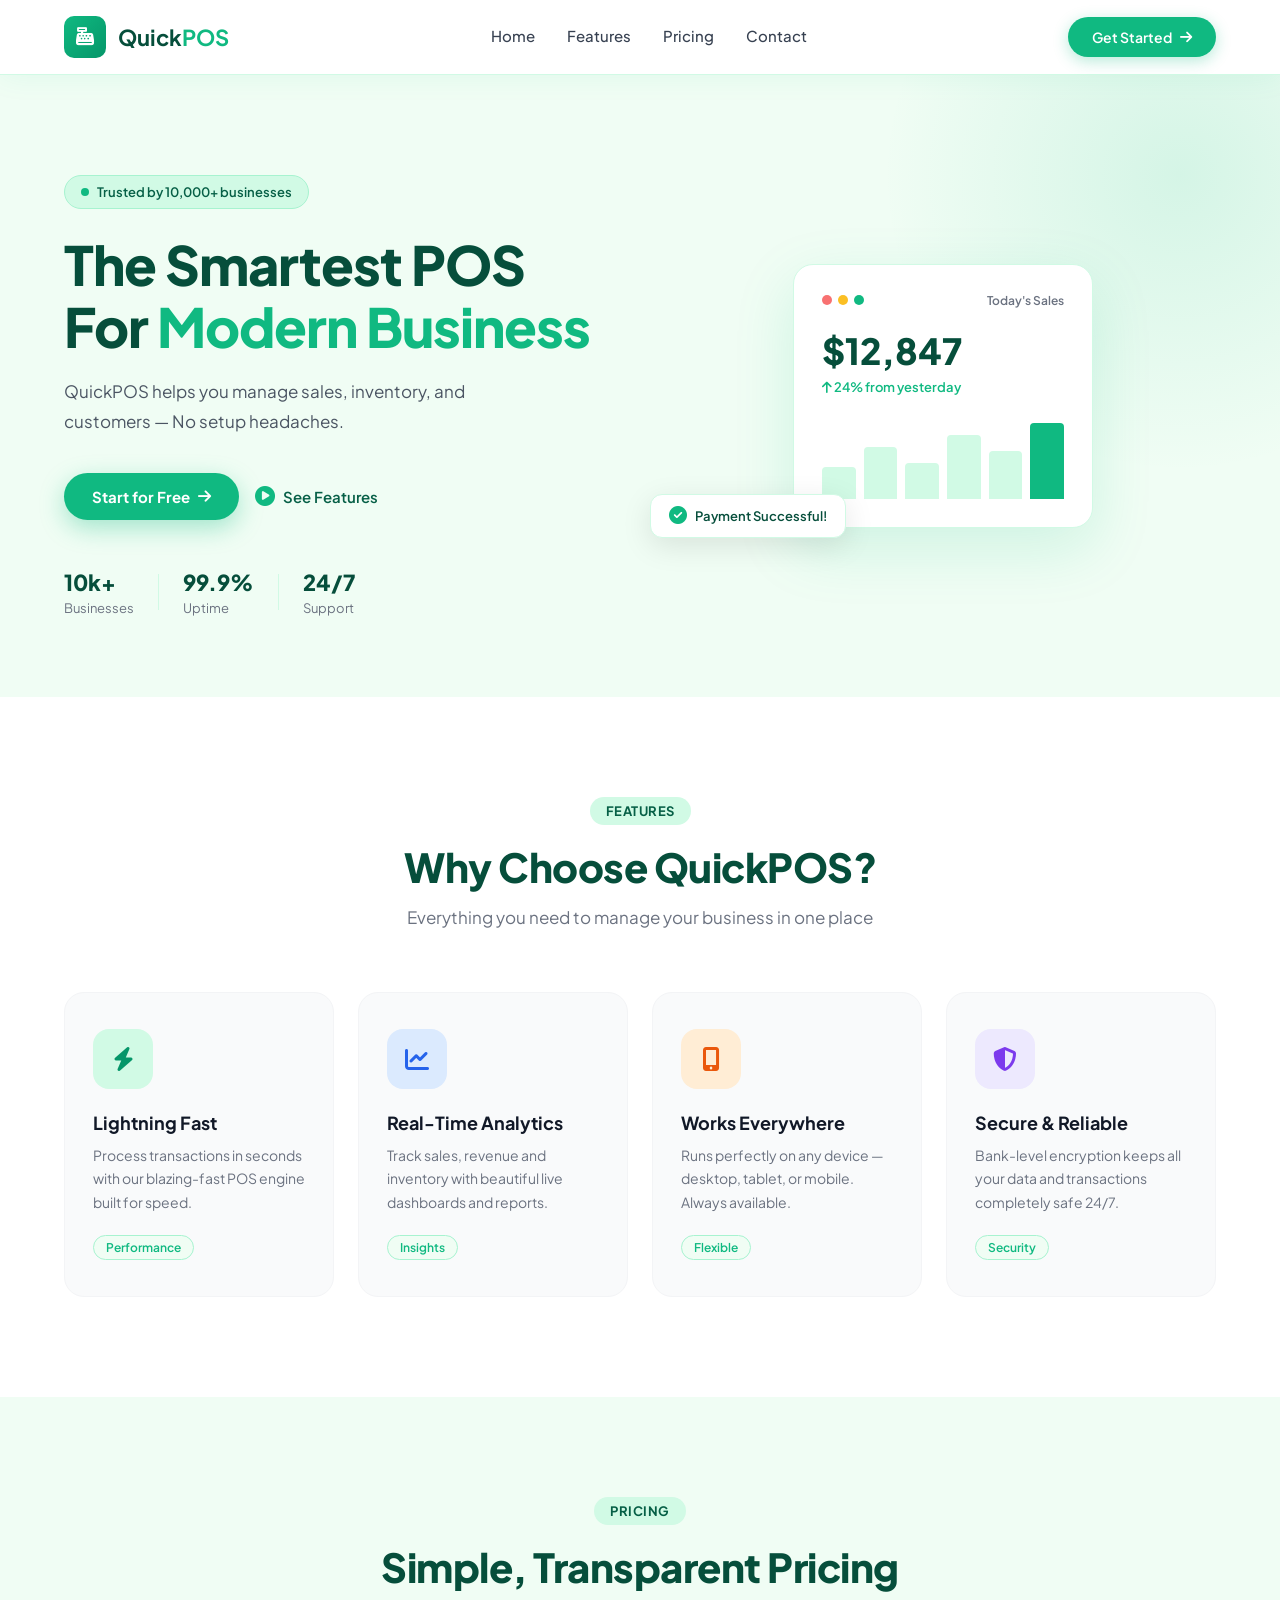
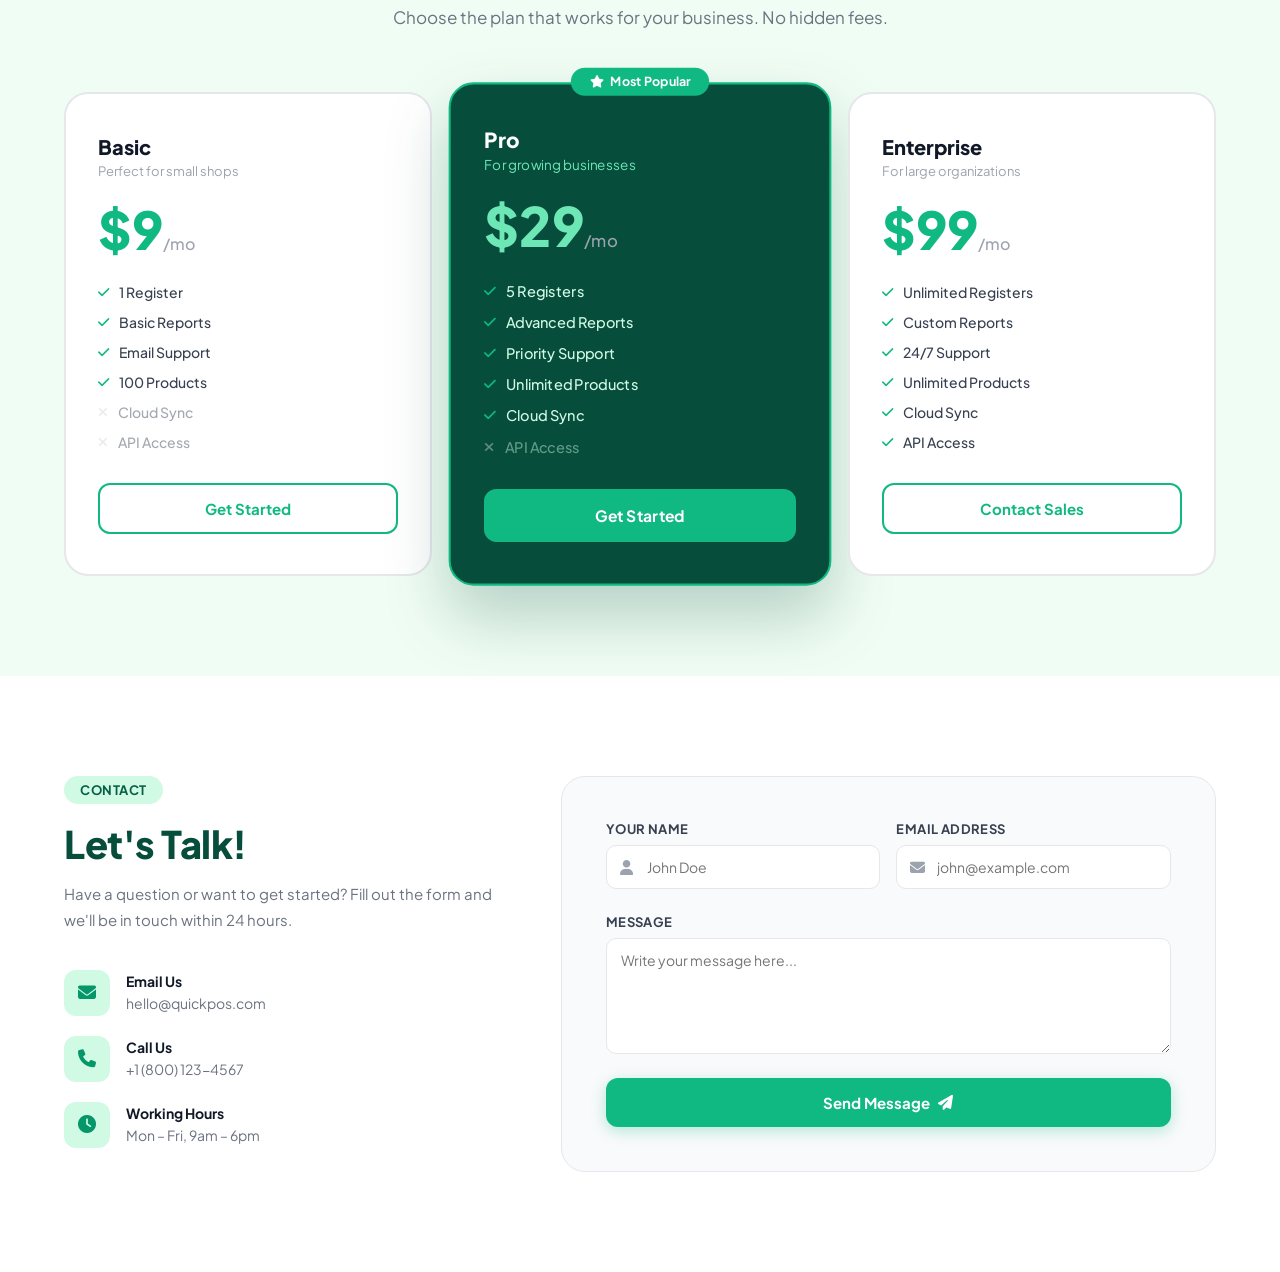
==== commit 700fc498: "Update index.html" ====
--- a/index.html
+++ b/index.html
@@ -48,7 +48,7 @@
                     
                 </div>
                 <h1>The Smartest POS<br>For <span>Modern Business</span></h1>
-                <p>QuickPOS helps you manage sales, inventory, and customers — all from one powerful dashboard. No setup headaches.</p>
+                <p>QuickPOS helps you manage sales, inventory, and customers —  No setup headaches.</p>
                 <div class="hero-actions">
                     <a href="#contact" class="btn-primary">
                         Start for Free <i class="fas fa-arrow-right"></i>
@@ -59,7 +59,7 @@
                 </div>
                 <div class="hero-stats">
                     <div class="stat">
-                        <strong>20k+</strong>
+                        <strong>10k+</strong>
                         <span>Businesses</span>
                     </div>
                     <div class="stat-divider"></div>
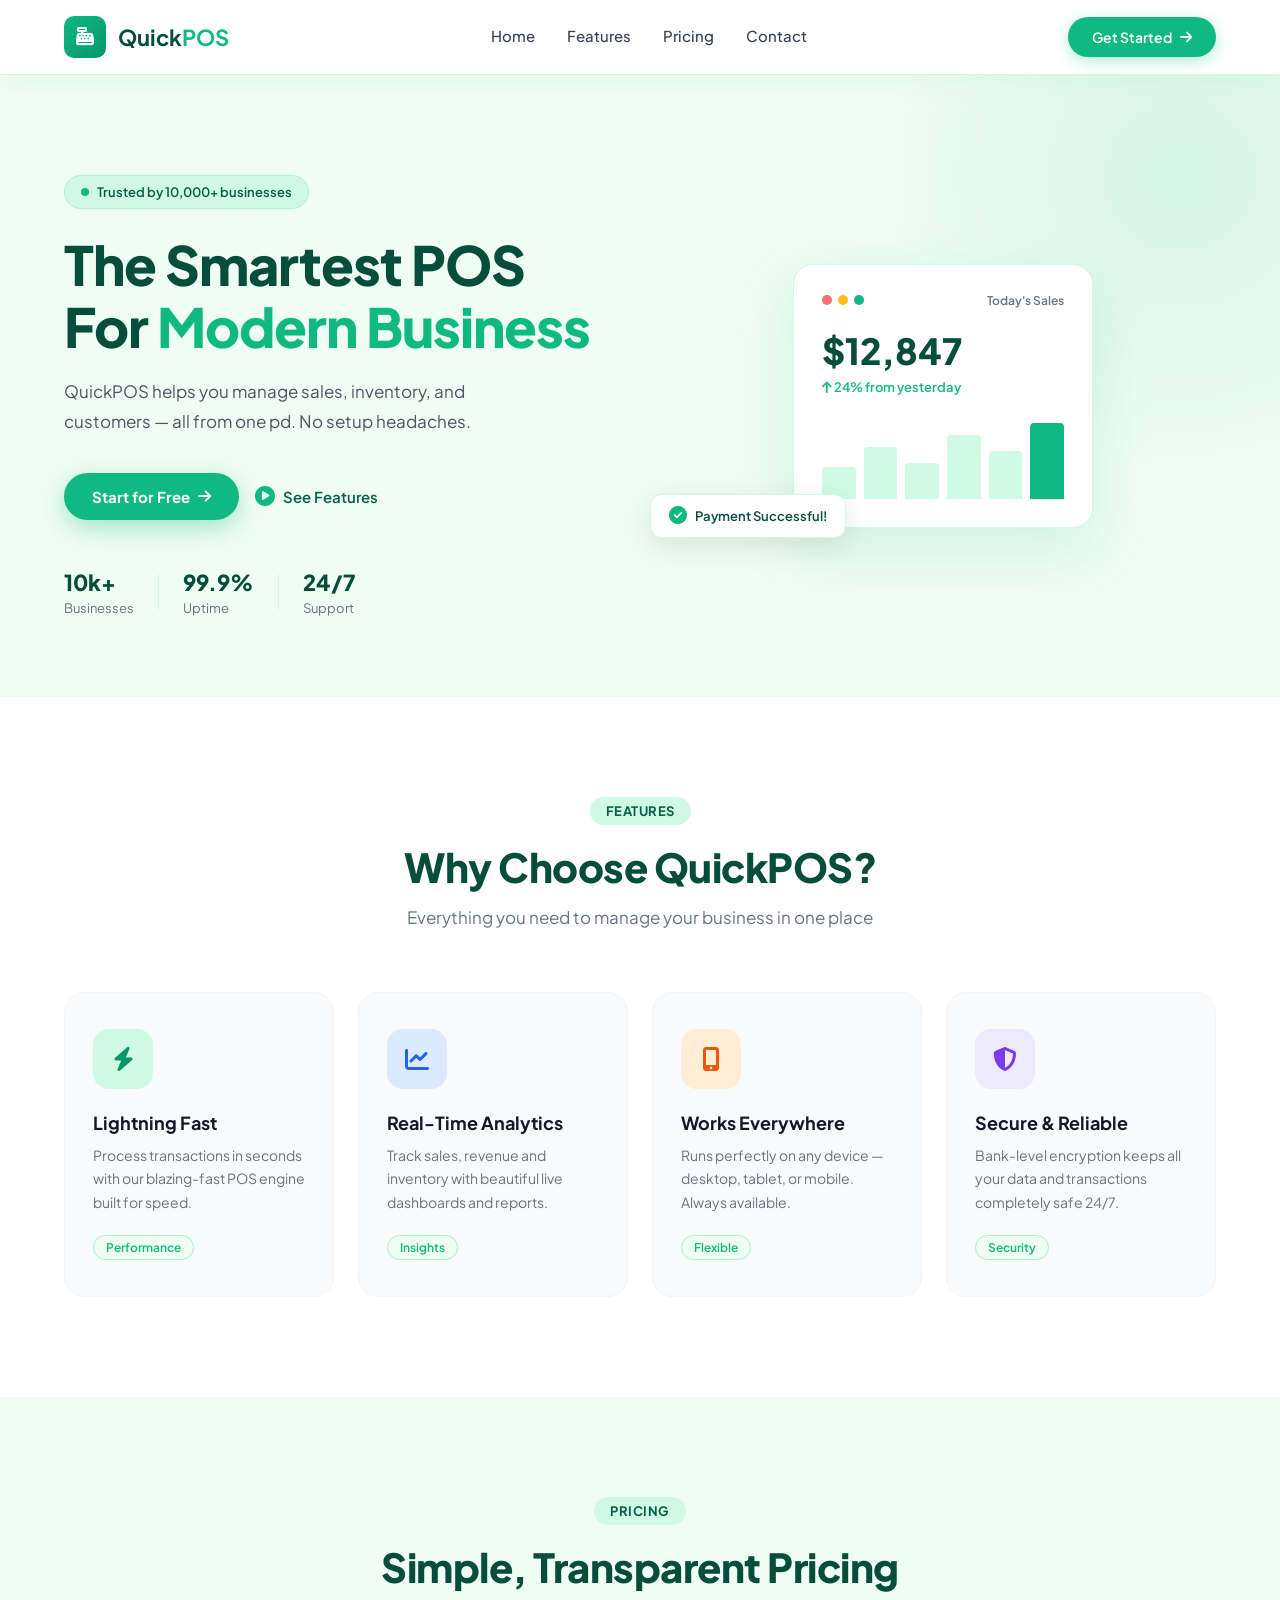
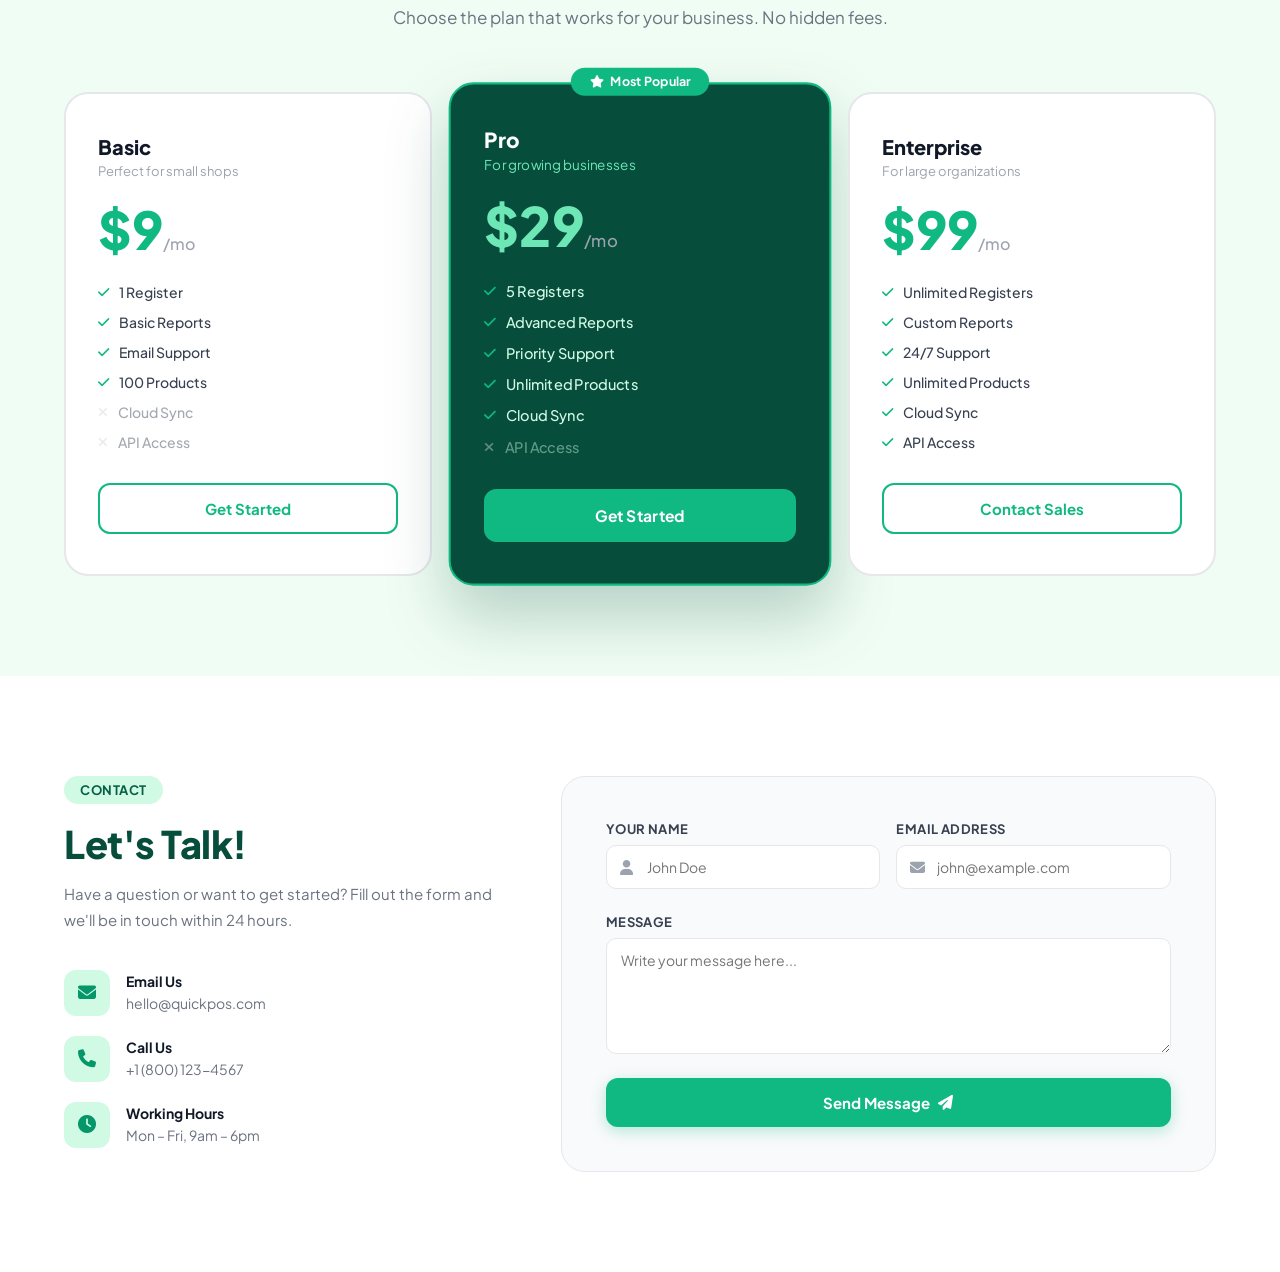
==== commit 8d8a0f77: "Update index.html" ====
--- a/index.html
+++ b/index.html
@@ -48,7 +48,7 @@
                     
                 </div>
                 <h1>The Smartest POS<br>For <span>Modern Business</span></h1>
-                <p>QuickPOS helps you manage sales, inventory, and customers —  No setup headaches.</p>
+                <p>QuickPOS helps you manage sales, inventory, and customers — all from one pd. No setup headaches.</p>
                 <div class="hero-actions">
                     <a href="#contact" class="btn-primary">
                         Start for Free <i class="fas fa-arrow-right"></i>
